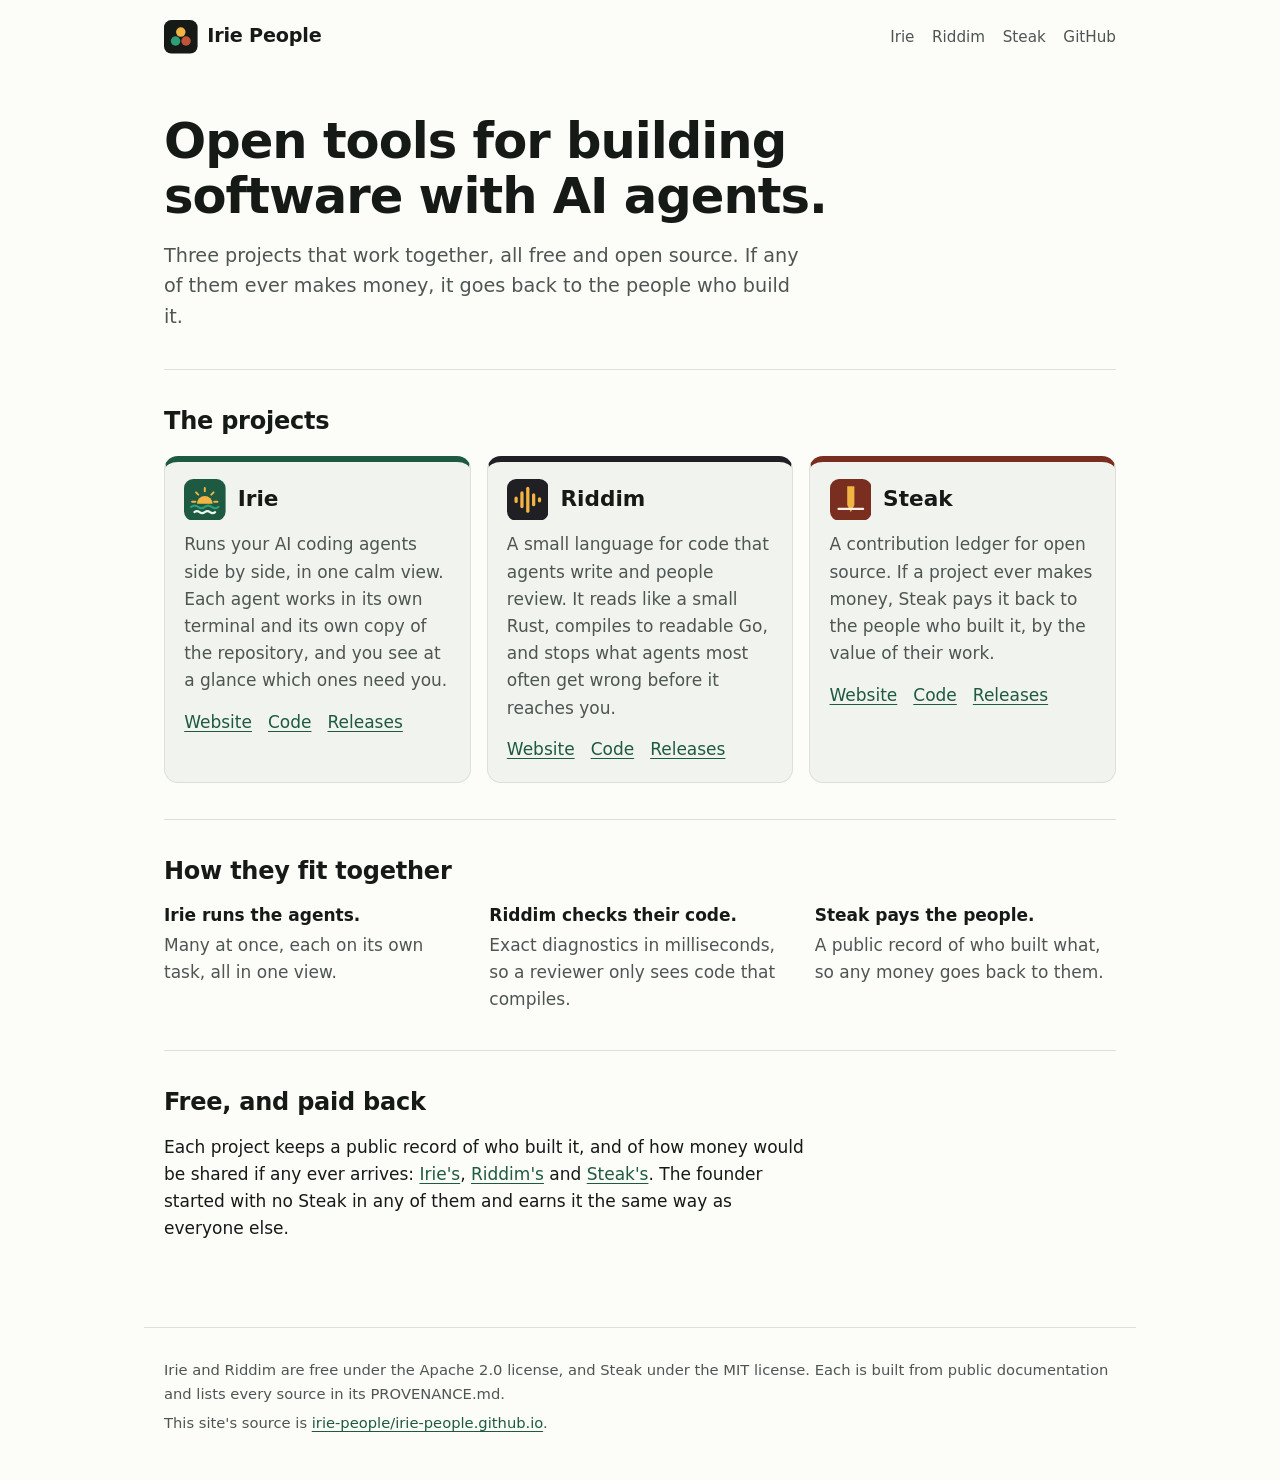
==== index.html @ 113eaeaa "feat: the irie-people home page, linking Irie, Riddim and Steak The org site, served at irie-people." ====
<!doctype html>
<html lang="en">
<head>
<meta charset="utf-8">
<meta name="viewport" content="width=device-width, initial-scale=1">
<meta name="color-scheme" content="light dark">
<title>Irie People · open tools for building software with AI agents</title>
<meta name="description" content="Irie, Riddim and Steak: free, open-source tools for building software with AI coding agents, and for paying back the people who build them.">
<link rel="icon" href="favicon.svg" type="image/svg+xml">
<link rel="stylesheet" href="style.css">
</head>
<body>
<a class="skip" href="#main">Skip to the content</a>

<header class="site-header">
  <a class="brand" href="./">
    <svg viewBox="0 0 64 64" aria-hidden="true" focusable="false"><rect width="64" height="64" rx="14" fill="#161A17"/><circle cx="32" cy="23" r="9" fill="#F2B544"/><circle cx="22" cy="40" r="9" fill="#2E9E77"/><circle cx="42" cy="40" r="9" fill="#C0543B"/></svg>
    <span>Irie People</span>
  </a>
  <nav aria-label="Site">
    <ul>
      <li><a href="irie/">Irie</a></li>
      <li><a href="riddim/">Riddim</a></li>
      <li><a href="steak/">Steak</a></li>
      <li><a href="https://github.com/irie-people">GitHub</a></li>
    </ul>
  </nav>
</header>

<main id="main">
  <section class="hero">
    <h1>Open tools for building software with AI agents.</h1>
    <p class="lede">Three projects that work together, all free and open source. If any of them ever makes money, it goes back to the people who build it.</p>
  </section>

  <section class="projects" aria-labelledby="projects">
    <h2 id="projects">The projects</h2>
    <ul class="cards">
      <li class="card irie">
        <div class="project-head">
          <svg viewBox="0 0 64 64" aria-hidden="true" focusable="false"><rect width="64" height="64" rx="14" fill="#1E5A42"/><path d="M32 14v5M18.5 20.5l3.5 3.5M45.5 20.5l-3.5 3.5M12.5 35h5M46.5 35h5" stroke="#F2B544" stroke-width="3" stroke-linecap="round"/><path d="M20 38a12 12 0 0 1 24 0z" fill="#F2B544"/><path d="M11 43q5.25-4 10.5 0t10.5 0t10.5 0t10.5 0" fill="none" stroke="#2E9E77" stroke-width="3.2" stroke-linecap="round"/><path d="M16 51q4-3.2 8 0t8 0t8 0t8 0" fill="none" stroke="#EAF6EF" stroke-width="3.2" stroke-linecap="round"/></svg>
          <h3><a href="irie/">Irie</a></h3>
        </div>
        <p>Runs your AI coding agents side by side, in one calm view. Each agent works in its own terminal and its own copy of the repository, and you see at a glance which ones need you.</p>
        <ul class="links">
          <li><a href="irie/">Website</a></li>
          <li><a href="https://github.com/irie-people/irie">Code</a></li>
          <li><a href="https://github.com/irie-people/irie/releases">Releases</a></li>
        </ul>
      </li>
      <li class="card riddim">
        <div class="project-head">
          <svg viewBox="0 0 64 64" aria-hidden="true" focusable="false"><rect width="64" height="64" rx="14" fill="#1F1F24"/><g fill="#F2B544"><rect x="11.5" y="27" width="5" height="10" rx="2.5"/><rect x="20.5" y="19" width="5" height="26" rx="2.5"/><rect x="29.5" y="12" width="5" height="40" rx="2.5"/><rect x="38.5" y="22" width="5" height="20" rx="2.5"/><rect x="47.5" y="28" width="5" height="8" rx="2.5"/></g></svg>
          <h3><a href="riddim/">Riddim</a></h3>
        </div>
        <p>A small language for code that agents write and people review. It reads like a small Rust, compiles to readable Go, and stops what agents most often get wrong before it reaches you.</p>
        <ul class="links">
          <li><a href="riddim/">Website</a></li>
          <li><a href="https://github.com/irie-people/riddim">Code</a></li>
          <li><a href="https://github.com/irie-people/riddim/releases">Releases</a></li>
        </ul>
      </li>
      <li class="card steak">
        <div class="project-head">
          <svg viewBox="0 0 64 64" aria-hidden="true" focusable="false"><rect width="64" height="64" rx="14" fill="#7A2E1F"/><path d="M26.5 11h11v29l-5.5 11-5.5-11z" fill="#F2B544"/><path d="M13 46h38" stroke="#FBEFEA" stroke-width="3.2" stroke-linecap="round"/></svg>
          <h3><a href="steak/">Steak</a></h3>
        </div>
        <p>A contribution ledger for open source. If a project ever makes money, Steak pays it back to the people who built it, by the value of their work.</p>
        <ul class="links">
          <li><a href="steak/">Website</a></li>
          <li><a href="https://github.com/irie-people/steak">Code</a></li>
          <li><a href="https://github.com/irie-people/steak/releases">Releases</a></li>
        </ul>
      </li>
    </ul>
  </section>

  <section aria-labelledby="fit">
    <h2 id="fit">How they fit together</h2>
    <ul class="fit">
      <li><strong>Irie runs the agents.</strong> Many at once, each on its own task, all in one view.</li>
      <li><strong>Riddim checks their code.</strong> Exact diagnostics in milliseconds, so a reviewer only sees code that compiles.</li>
      <li><strong>Steak pays the people.</strong> A public record of who built what, so any money goes back to them.</li>
    </ul>
  </section>

  <section aria-labelledby="paid-back">
    <h2 id="paid-back">Free, and paid back</h2>
    <p>Each project keeps a public record of who built it, and of how money would be shared if any ever arrives: <a href="https://github.com/irie-people/stake">Irie's</a>, <a href="https://github.com/irie-people/riddim-stake">Riddim's</a> and <a href="https://github.com/irie-people/steak-stake">Steak's</a>. The founder started with no Steak in any of them and earns it the same way as everyone else.</p>
  </section>
</main>

<footer class="site-footer">
  <p>Irie and Riddim are free under the Apache 2.0 license, and Steak under the MIT license. Each is built from public documentation and lists every source in its PROVENANCE.md.</p>
  <p>This site's source is <a href="https://github.com/irie-people/irie-people.github.io">irie-people/irie-people.github.io</a>.</p>
</footer>
</body>
</html>
---- style.css ----
/* The irie-people home page. One stylesheet, no build step, no web fonts. It
   shares its layout with the sites of Irie, Riddim and Steak, and shows each
   project in its own colour. It follows the system's light or dark setting. */

:root {
  --bg: #FCFCF9;
  --bg-soft: #F1F3EE;
  --ink: #161A17;
  --ink-soft: #4E5651;
  --line: #DCE0D8;
  --line-strong: #7A837D;
  --link: #1E5A42;
  --link-hover: #1D7357;
  --mark: #1E5A42;
  --mark-ink: #EAF6EF;
  --button: #1E5A42;
  --button-ink: #EAF6EF;
  --focus: #1D7357;
  --code-bg: #E8ECE6;
  --syn-key: #1E5A42;
  --syn-type: #1F5E8A;
  --syn-str: #2F6B3F;
  --syn-num: #7A5A00;
}

@media (prefers-color-scheme: dark) {
  :root {
    --bg: #0E1110;
    --bg-soft: #161B18;
    --ink: #EEF2EE;
    --ink-soft: #A8B1AB;
    --line: #29302C;
    --line-strong: #5F6A64;
    --link: #F2B544;
    --link-hover: #F7CD7A;
    --mark: #F2B544;
    --mark-ink: #10231A;
    --button: #F2B544;
    --button-ink: #10231A;
    --focus: #F2B544;
    --code-bg: #18201C;
    --syn-key: #F2B544;
    --syn-type: #8CC8F0;
    --syn-str: #9AD8A8;
    --syn-num: #F2C877;
  }
}

:root {
  color-scheme: light dark;
  --gold: #F2B544;
  --sans: system-ui, -apple-system, "Segoe UI", Roboto, "Helvetica Neue", Arial, "Noto Sans", sans-serif;
  --mono: ui-monospace, "SF Mono", SFMono-Regular, Menlo, Consolas, "Liberation Mono", "DejaVu Sans Mono", monospace;
  --page: 62rem;
  --measure: 40rem;
  --gutter: 1.25rem;
  --radius: 14px;
}

/* Base */

*, *::before, *::after { box-sizing: border-box; }

html { -webkit-text-size-adjust: 100%; text-size-adjust: 100%; }

body {
  margin: 0;
  background: var(--bg);
  color: var(--ink);
  font: 1.0625rem/1.6 var(--sans);
}

img, svg { max-width: 100%; }

a {
  color: var(--link);
  text-decoration-thickness: 1px;
  text-underline-offset: 0.18em;
}
a:hover { color: var(--link-hover); text-decoration-thickness: 2px; }

:focus-visible { outline: 3px solid var(--focus); outline-offset: 2px; border-radius: 4px; }

.skip { position: absolute; left: -999px; top: 0; }
.skip:focus { left: var(--gutter); top: 0.75rem; z-index: 10; background: var(--bg); padding: 0.4rem 0.7rem; }

/* Header */

.site-header {
  max-width: var(--page);
  margin: 0 auto;
  padding: 1.25rem var(--gutter);
  display: flex;
  flex-wrap: wrap;
  align-items: center;
  justify-content: space-between;
  gap: 0.75rem 1.5rem;
}

.brand {
  display: inline-flex;
  align-items: center;
  gap: 0.6rem;
  color: var(--ink);
  text-decoration: none;
  font-weight: 700;
  font-size: 1.2rem;
  letter-spacing: -0.01em;
}
.brand:hover { color: var(--ink); }
.brand svg { width: 2.1rem; height: 2.1rem; flex: none; }

.site-header nav ul {
  list-style: none;
  margin: 0;
  padding: 0;
  display: flex;
  flex-wrap: wrap;
  gap: 0.25rem 1.1rem;
}
.site-header nav a { color: var(--ink-soft); text-decoration: none; font-size: 0.95rem; }
.site-header nav a:hover { color: var(--link); text-decoration: underline; }

/* Content */

main { max-width: var(--page); margin: 0 auto; padding: 0 var(--gutter) 2rem; }

.hero { padding: 2.5rem 0 2.25rem; border-bottom: 1px solid var(--line); }

.kicker { margin: 0 0 0.9rem; color: var(--ink-soft); font-size: 0.95rem; }
.kicker dfn { font-style: normal; font-weight: 700; color: var(--ink); }

h1 {
  font-size: clamp(2rem, 3.6vw + 1rem, 3.1rem);
  line-height: 1.12;
  letter-spacing: -0.02em;
  margin: 0 0 1rem;
  max-width: 22ch;
  text-wrap: balance;
}
h2 { font-size: 1.5rem; line-height: 1.25; letter-spacing: -0.01em; margin: 0 0 0.75rem; text-wrap: balance; }
h3 { font-size: 1.1rem; line-height: 1.3; margin: 0 0 0.4rem; }

.lede { font-size: 1.2rem; color: var(--ink-soft); max-width: var(--measure); margin: 0; }

section { padding: 2.25rem 0; border-bottom: 1px solid var(--line); }
main > section:last-child { border-bottom: 0; }

p, ul, ol { max-width: var(--measure); }
main li + li { margin-top: 0.35rem; }

.actions { display: flex; flex-wrap: wrap; gap: 0.75rem; margin: 1.6rem 0 0; }
.button {
  display: inline-block;
  padding: 0.6rem 1.05rem;
  border-radius: 10px;
  border: 1px solid var(--button);
  background: var(--button);
  color: var(--button-ink);
  text-decoration: none;
  font-weight: 600;
}
.button:hover { color: var(--button-ink); filter: brightness(1.1); }
.button.quiet { background: transparent; color: var(--link); border-color: var(--line-strong); }
.button.quiet:hover { color: var(--link-hover); filter: none; border-color: var(--link); }

.cards {
  display: grid;
  grid-template-columns: repeat(auto-fit, minmax(15rem, 1fr));
  gap: 1rem;
  list-style: none;
  margin: 1.25rem 0 0;
  padding: 0;
  max-width: none;
}
.cards > li { margin: 0; }
.cards.two { grid-template-columns: repeat(auto-fit, minmax(20.5rem, 1fr)); }
.card {
  height: 100%;
  background: var(--bg-soft);
  border: 1px solid var(--line);
  border-radius: var(--radius);
  padding: 1.15rem 1.2rem;
}
.card p { margin: 0 0 0.6rem; color: var(--ink-soft); }
.card p:last-child { margin-bottom: 0; }

.steps { counter-reset: step; list-style: none; padding: 0; }
.steps > li { counter-increment: step; position: relative; padding-left: 2.7rem; margin: 0 0 1.1rem; }
.steps > li::before {
  content: counter(step);
  position: absolute;
  left: 0;
  top: 0.05rem;
  width: 1.8rem;
  height: 1.8rem;
  border-radius: 50%;
  display: grid;
  place-items: center;
  background: var(--mark);
  color: var(--mark-ink);
  font-weight: 700;
  font-size: 0.9rem;
}

/* Code */

code, pre, kbd { font-family: var(--mono); font-size: 0.9em; }
:not(pre) > code { background: var(--code-bg); padding: 0.1em 0.35em; border-radius: 5px; white-space: nowrap; }
pre {
  margin: 1.1rem 0;
  max-width: 100%;
  overflow-x: auto;
  padding: 1rem 1.15rem;
  background: var(--code-bg);
  border: 1px solid var(--line);
  border-radius: var(--radius);
  line-height: 1.5;
  tab-size: 4;
}
pre.term { background: #0B0D0C; color: #E3E8E5; border-color: #26302B; }
pre.term .err { color: #FF7A6E; font-weight: 700; }
pre.term .faint { color: #8E9A94; }
pre.term .fix { color: #6FD39A; }
.k { color: var(--syn-key); font-weight: 600; }
.t { color: var(--syn-type); }
.s { color: var(--syn-str); }
.n { color: var(--syn-num); }
.c { color: var(--ink-soft); font-style: italic; }

/* Tables */

.table-wrap { max-width: 100%; overflow-x: auto; margin: 1rem 0; }
table { border-collapse: collapse; }
th, td { text-align: left; vertical-align: top; padding: 0.55rem 0.9rem 0.55rem 0; border-bottom: 1px solid var(--line); }
th { font-weight: 600; white-space: nowrap; }
td { color: var(--ink-soft); }

/* Footer */

.site-footer {
  max-width: var(--page);
  margin: 0 auto;
  padding: 1.5rem var(--gutter) 2.5rem;
  border-top: 1px solid var(--line);
  color: var(--ink-soft);
  font-size: 0.92rem;
}
.site-footer p { margin: 0.35rem 0; max-width: none; }
.family { display: flex; flex-wrap: wrap; align-items: center; gap: 0.3rem 0.9rem; margin: 0 0 0.8rem; }
.family strong { color: var(--ink); }
.family a { display: inline-flex; align-items: center; gap: 0.35rem; }
.family .dot { width: 0.7rem; height: 0.7rem; border-radius: 3px; display: inline-block; }
.dot.irie { background: #1E5A42; }
.dot.riddim { background: #1F1F24; box-shadow: inset 0 -0.25rem 0 #F2B544; }
.dot.steak { background: #7A2E1F; }

@media (prefers-color-scheme: dark) {
  .dot.riddim { background: #34343C; }
}

@media (max-width: 40rem) {
  .hero { padding-top: 1.5rem; }
  .lede { font-size: 1.1rem; }
  /* A two-column table reads better stacked on a phone: the label, then its text. */
  .table-wrap table, .table-wrap tbody, .table-wrap tr, .table-wrap th, .table-wrap td { display: block; }
  .table-wrap tr { padding: 0.6rem 0; border-bottom: 1px solid var(--line); }
  .table-wrap th, .table-wrap td { padding: 0; border: 0; white-space: normal; }
  .table-wrap th { margin-bottom: 0.15rem; }
}

/* The home page's own parts: each project in its colour. */

.projects .card { border-top: 6px solid var(--accent); padding-top: 1.05rem; }
.projects .card.irie { --accent: #1E5A42; }
.projects .card.riddim { --accent: #1F1F24; }
.projects .card.steak { --accent: #7A2E1F; }
.project-head { display: flex; align-items: center; gap: 0.75rem; margin: 0 0 0.7rem; }
.project-head svg { width: 2.6rem; height: 2.6rem; flex: none; }
.project-head h3 { font-size: 1.35rem; margin: 0; }
.project-head h3 a { color: var(--ink); text-decoration: none; }
.project-head h3 a:hover { color: var(--link); text-decoration: underline; }
.links { display: flex; flex-wrap: wrap; gap: 0.3rem 1rem; margin: 0.9rem 0 0; padding: 0; list-style: none; }
.links li + li { margin-top: 0; }

.fit { display: grid; grid-template-columns: repeat(auto-fit, minmax(14rem, 1fr)); gap: 1rem 1.5rem; margin: 1rem 0 0; padding: 0; list-style: none; max-width: none; }
.fit li + li { margin-top: 0; }
.fit strong { display: block; color: var(--ink); margin-bottom: 0.2rem; }
.fit li { color: var(--ink-soft); }

@media (prefers-color-scheme: dark) {
  .projects .card.riddim { --accent: #F2B544; }
}
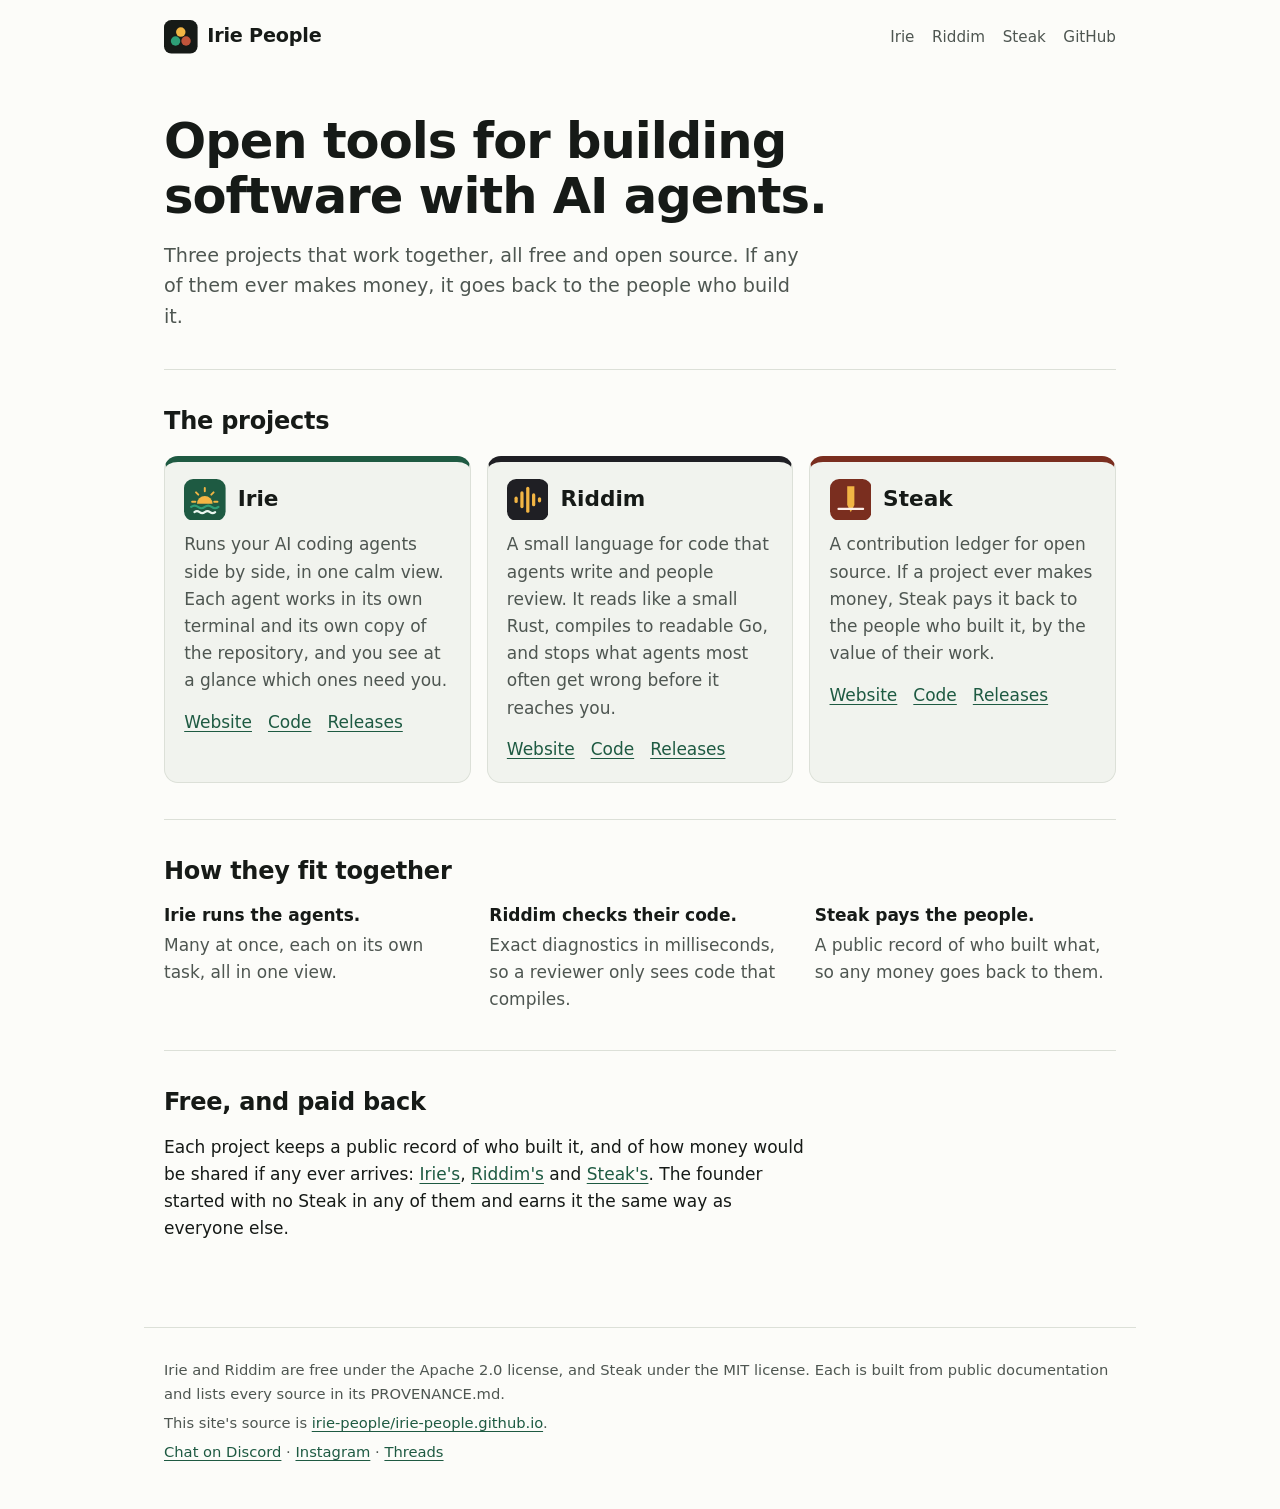
==== commit 78c828b4: "feat: link-preview tags, a preview picture and the community links The home page now carries Open Gr" ====
--- a/index.html
+++ b/index.html
@@ -6,6 +6,20 @@
 <meta name="color-scheme" content="light dark">
 <title>Irie People · open tools for building software with AI agents</title>
 <meta name="description" content="Irie, Riddim and Steak: free, open-source tools for building software with AI coding agents, and for paying back the people who build them.">
+<meta property="og:type" content="website">
+<meta property="og:site_name" content="Irie People">
+<meta property="og:title" content="Irie People · open tools for building software with AI agents">
+<meta property="og:description" content="Irie, Riddim and Steak: free, open-source tools for building software with AI coding agents, and for paying back the people who build them.">
+<meta property="og:url" content="https://irie-people.github.io/">
+<meta property="og:image" content="https://irie-people.github.io/preview.png">
+<meta property="og:image:width" content="1200">
+<meta property="og:image:height" content="630">
+<meta property="og:image:alt" content="The Irie People mark, three circles in sun, sea and red, and the words: Open tools for building software with AI agents. Below, the marks of Irie, Riddim and Steak.">
+<meta name="twitter:card" content="summary_large_image">
+<meta name="twitter:title" content="Irie People · open tools for building software with AI agents">
+<meta name="twitter:description" content="Irie, Riddim and Steak: free, open-source tools for building software with AI coding agents, and for paying back the people who build them.">
+<meta name="twitter:image" content="https://irie-people.github.io/preview.png">
+<meta name="twitter:image:alt" content="The Irie People mark, three circles in sun, sea and red, and the words: Open tools for building software with AI agents. Below, the marks of Irie, Riddim and Steak.">
 <link rel="icon" href="favicon.svg" type="image/svg+xml">
 <link rel="stylesheet" href="style.css">
 </head>
@@ -93,6 +107,7 @@
 <footer class="site-footer">
   <p>Irie and Riddim are free under the Apache 2.0 license, and Steak under the MIT license. Each is built from public documentation and lists every source in its PROVENANCE.md.</p>
   <p>This site's source is <a href="https://github.com/irie-people/irie-people.github.io">irie-people/irie-people.github.io</a>.</p>
+  <p><a href="https://discord.gg/XrP63ujbPH">Chat on Discord</a> · <a href="https://www.instagram.com/irie_people/">Instagram</a> · <a href="https://www.threads.com/@irie_people">Threads</a></p>
 </footer>
 </body>
 </html>
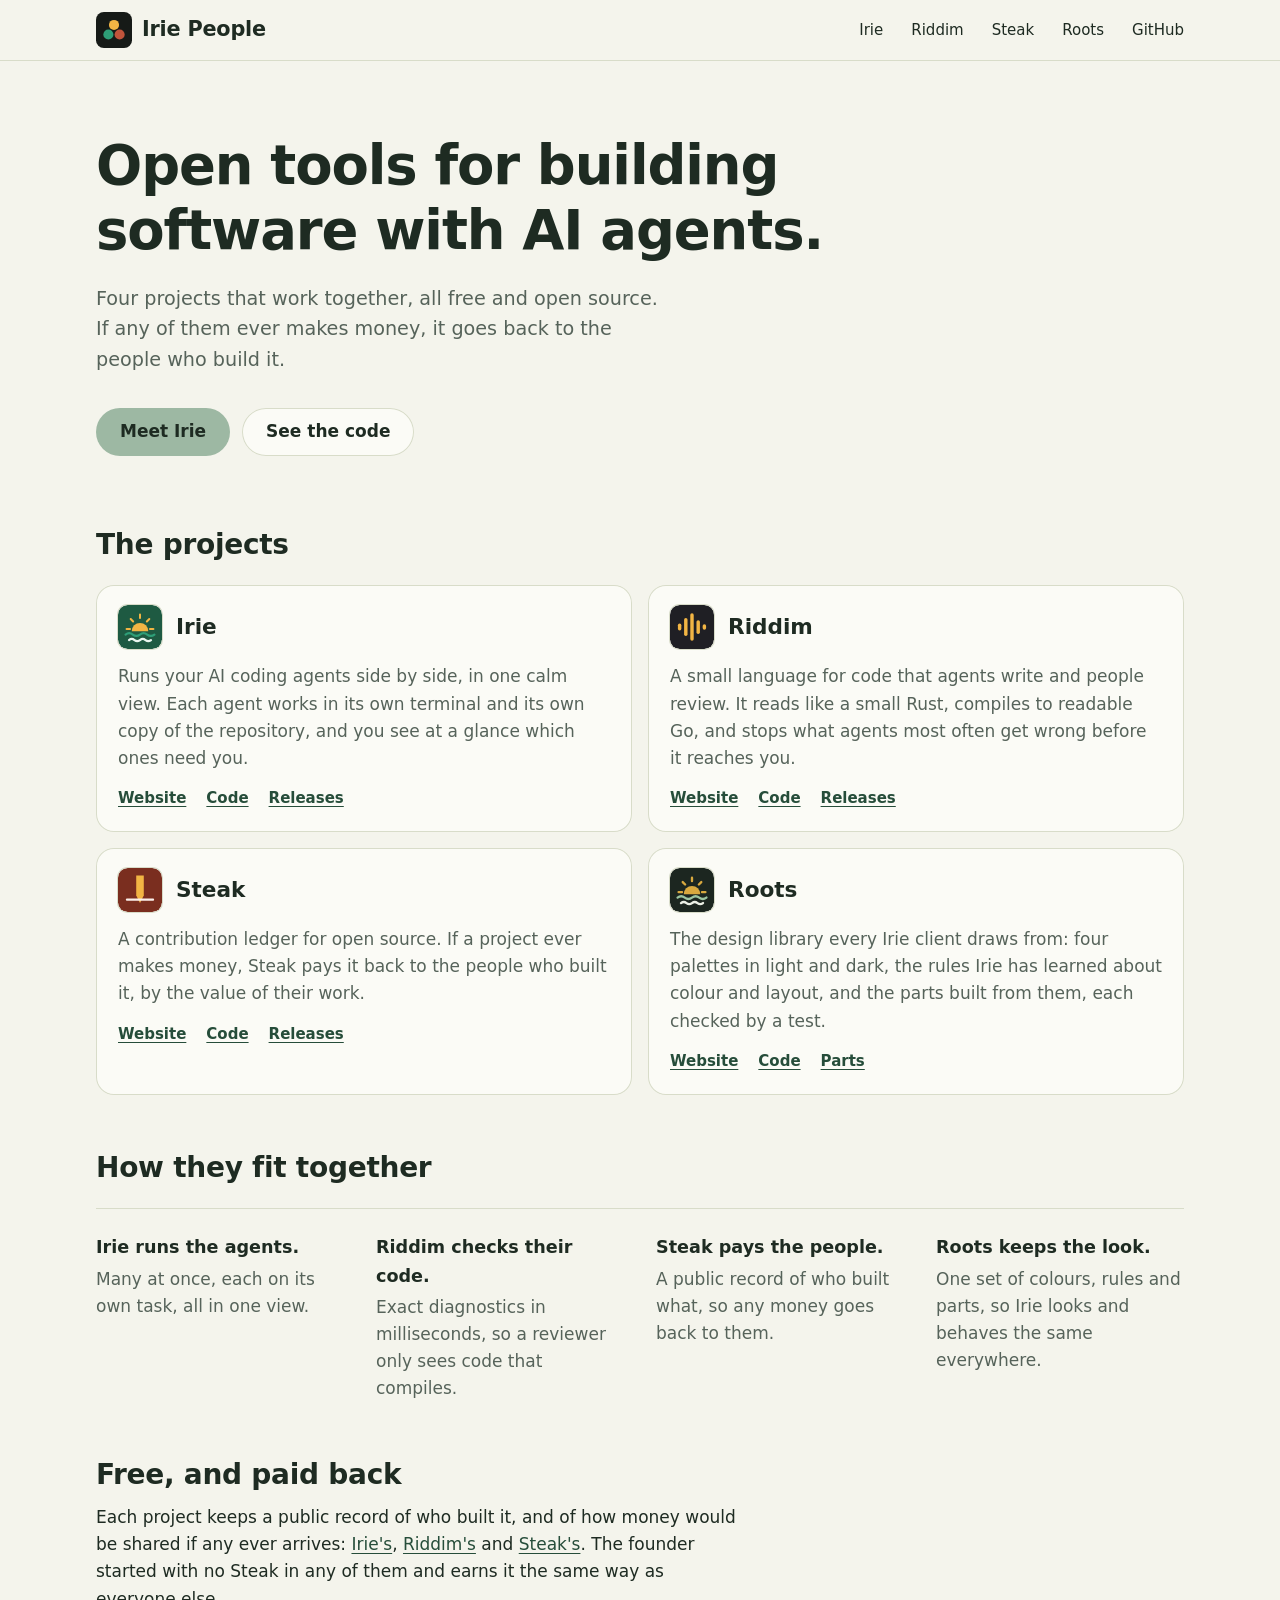
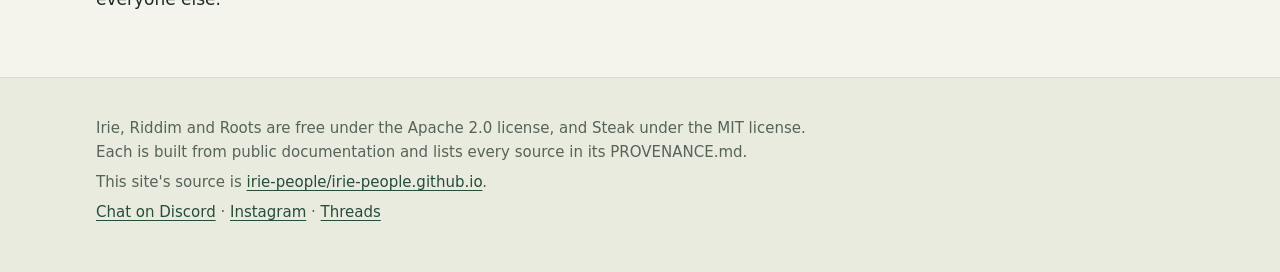
==== commit 462db8dc: "feat: draw the home page from Roots, and add Roots to the projects The page wears Roots' Evergreen p" ====
--- a/index.html
+++ b/index.html
@@ -5,11 +5,11 @@
 <meta name="viewport" content="width=device-width, initial-scale=1">
 <meta name="color-scheme" content="light dark">
 <title>Irie People · open tools for building software with AI agents</title>
-<meta name="description" content="Irie, Riddim and Steak: free, open-source tools for building software with AI coding agents, and for paying back the people who build them.">
+<meta name="description" content="Irie, Riddim, Steak and Roots: free, open-source tools for building software with AI coding agents, and for paying back the people who build them.">
 <meta property="og:type" content="website">
 <meta property="og:site_name" content="Irie People">
 <meta property="og:title" content="Irie People · open tools for building software with AI agents">
-<meta property="og:description" content="Irie, Riddim and Steak: free, open-source tools for building software with AI coding agents, and for paying back the people who build them.">
+<meta property="og:description" content="Irie, Riddim, Steak and Roots: free, open-source tools for building software with AI coding agents, and for paying back the people who build them.">
 <meta property="og:url" content="https://irie-people.github.io/">
 <meta property="og:image" content="https://irie-people.github.io/preview.png">
 <meta property="og:image:width" content="1200">
@@ -17,7 +17,7 @@
 <meta property="og:image:alt" content="The Irie People mark, three circles in sun, sea and red, and the words: Open tools for building software with AI agents. Below, the marks of Irie, Riddim and Steak.">
 <meta name="twitter:card" content="summary_large_image">
 <meta name="twitter:title" content="Irie People · open tools for building software with AI agents">
-<meta name="twitter:description" content="Irie, Riddim and Steak: free, open-source tools for building software with AI coding agents, and for paying back the people who build them.">
+<meta name="twitter:description" content="Irie, Riddim, Steak and Roots: free, open-source tools for building software with AI coding agents, and for paying back the people who build them.">
 <meta name="twitter:image" content="https://irie-people.github.io/preview.png">
 <meta name="twitter:image:alt" content="The Irie People mark, three circles in sun, sea and red, and the words: Open tools for building software with AI agents. Below, the marks of Irie, Riddim and Steak.">
 <link rel="icon" href="favicon.svg" type="image/svg+xml">
@@ -27,7 +27,7 @@
 <a class="skip" href="#main">Skip to the content</a>
 
 <header class="site-header">
-  <a class="brand" href="./">
+  <a class="brand" href="./" aria-current="page">
     <svg viewBox="0 0 64 64" aria-hidden="true" focusable="false"><rect width="64" height="64" rx="14" fill="#161A17"/><circle cx="32" cy="23" r="9" fill="#F2B544"/><circle cx="22" cy="40" r="9" fill="#2E9E77"/><circle cx="42" cy="40" r="9" fill="#C0543B"/></svg>
     <span>Irie People</span>
   </a>
@@ -36,6 +36,7 @@
       <li><a href="irie/">Irie</a></li>
       <li><a href="riddim/">Riddim</a></li>
       <li><a href="steak/">Steak</a></li>
+      <li><a href="roots/">Roots</a></li>
       <li><a href="https://github.com/irie-people">GitHub</a></li>
     </ul>
   </nav>
@@ -44,17 +45,19 @@
 <main id="main">
   <section class="hero">
     <h1>Open tools for building software with AI agents.</h1>
-    <p class="lede">Three projects that work together, all free and open source. If any of them ever makes money, it goes back to the people who build it.</p>
+    <p class="lede">Four projects that work together, all free and open source. If any of them ever makes money, it goes back to the people who build it.</p>
+    <div class="actions">
+      <a class="button" href="irie/">Meet Irie</a>
+      <a class="button quiet" href="https://github.com/irie-people">See the code</a>
+    </div>
   </section>
 
   <section class="projects" aria-labelledby="projects">
     <h2 id="projects">The projects</h2>
     <ul class="cards">
-      <li class="card irie">
-        <div class="project-head">
-          <svg viewBox="0 0 64 64" aria-hidden="true" focusable="false"><rect width="64" height="64" rx="14" fill="#1E5A42"/><path d="M32 14v5M18.5 20.5l3.5 3.5M45.5 20.5l-3.5 3.5M12.5 35h5M46.5 35h5" stroke="#F2B544" stroke-width="3" stroke-linecap="round"/><path d="M20 38a12 12 0 0 1 24 0z" fill="#F2B544"/><path d="M11 43q5.25-4 10.5 0t10.5 0t10.5 0t10.5 0" fill="none" stroke="#2E9E77" stroke-width="3.2" stroke-linecap="round"/><path d="M16 51q4-3.2 8 0t8 0t8 0t8 0" fill="none" stroke="#EAF6EF" stroke-width="3.2" stroke-linecap="round"/></svg>
-          <h3><a href="irie/">Irie</a></h3>
-        </div>
+      <li class="card">
+        <svg viewBox="0 0 64 64" aria-hidden="true" focusable="false"><rect width="64" height="64" rx="14" fill="#1E5A42"/><path d="M32 14v5M18.5 20.5l3.5 3.5M45.5 20.5l-3.5 3.5M12.5 35h5M46.5 35h5" stroke="#F2B544" stroke-width="3" stroke-linecap="round"/><path d="M20 38a12 12 0 0 1 24 0z" fill="#F2B544"/><path d="M11 43q5.25-4 10.5 0t10.5 0t10.5 0t10.5 0" fill="none" stroke="#2E9E77" stroke-width="3.2" stroke-linecap="round"/><path d="M16 51q4-3.2 8 0t8 0t8 0t8 0" fill="none" stroke="#EAF6EF" stroke-width="3.2" stroke-linecap="round"/></svg>
+        <h3><a href="irie/">Irie</a></h3>
         <p>Runs your AI coding agents side by side, in one calm view. Each agent works in its own terminal and its own copy of the repository, and you see at a glance which ones need you.</p>
         <ul class="links">
           <li><a href="irie/">Website</a></li>
@@ -62,11 +65,9 @@
           <li><a href="https://github.com/irie-people/irie/releases">Releases</a></li>
         </ul>
       </li>
-      <li class="card riddim">
-        <div class="project-head">
-          <svg viewBox="0 0 64 64" aria-hidden="true" focusable="false"><rect width="64" height="64" rx="14" fill="#1F1F24"/><g fill="#F2B544"><rect x="11.5" y="27" width="5" height="10" rx="2.5"/><rect x="20.5" y="19" width="5" height="26" rx="2.5"/><rect x="29.5" y="12" width="5" height="40" rx="2.5"/><rect x="38.5" y="22" width="5" height="20" rx="2.5"/><rect x="47.5" y="28" width="5" height="8" rx="2.5"/></g></svg>
-          <h3><a href="riddim/">Riddim</a></h3>
-        </div>
+      <li class="card">
+        <svg viewBox="0 0 64 64" aria-hidden="true" focusable="false"><rect width="64" height="64" rx="14" fill="#1F1F24"/><g fill="#F2B544"><rect x="11.5" y="27" width="5" height="10" rx="2.5"/><rect x="20.5" y="19" width="5" height="26" rx="2.5"/><rect x="29.5" y="12" width="5" height="40" rx="2.5"/><rect x="38.5" y="22" width="5" height="20" rx="2.5"/><rect x="47.5" y="28" width="5" height="8" rx="2.5"/></g></svg>
+        <h3><a href="riddim/">Riddim</a></h3>
         <p>A small language for code that agents write and people review. It reads like a small Rust, compiles to readable Go, and stops what agents most often get wrong before it reaches you.</p>
         <ul class="links">
           <li><a href="riddim/">Website</a></li>
@@ -74,16 +75,24 @@
           <li><a href="https://github.com/irie-people/riddim/releases">Releases</a></li>
         </ul>
       </li>
-      <li class="card steak">
-        <div class="project-head">
-          <svg viewBox="0 0 64 64" aria-hidden="true" focusable="false"><rect width="64" height="64" rx="14" fill="#7A2E1F"/><path d="M26.5 11h11v29l-5.5 11-5.5-11z" fill="#F2B544"/><path d="M13 46h38" stroke="#FBEFEA" stroke-width="3.2" stroke-linecap="round"/></svg>
-          <h3><a href="steak/">Steak</a></h3>
-        </div>
+      <li class="card">
+        <svg viewBox="0 0 64 64" aria-hidden="true" focusable="false"><rect width="64" height="64" rx="14" fill="#7A2E1F"/><path d="M26.5 11h11v29l-5.5 11-5.5-11z" fill="#F2B544"/><path d="M13 46h38" stroke="#FBEFEA" stroke-width="3.2" stroke-linecap="round"/></svg>
+        <h3><a href="steak/">Steak</a></h3>
         <p>A contribution ledger for open source. If a project ever makes money, Steak pays it back to the people who built it, by the value of their work.</p>
         <ul class="links">
           <li><a href="steak/">Website</a></li>
           <li><a href="https://github.com/irie-people/steak">Code</a></li>
           <li><a href="https://github.com/irie-people/steak/releases">Releases</a></li>
+        </ul>
+      </li>
+      <li class="card">
+        <svg viewBox="0 0 64 64" aria-hidden="true" focusable="false"><rect width="64" height="64" rx="14" fill="#1C2620"/><path d="M32 14v5M18.5 20.5l3.5 3.5M45.5 20.5l-3.5 3.5M12.5 35h5M46.5 35h5" stroke="#D9A93F" stroke-width="3.4" stroke-linecap="round"/><path d="M20 38a12 12 0 0 1 24 0z" fill="#D9A93F"/><path d="M11 43q5.25-4 10.5 0t10.5 0t10.5 0t10.5 0" fill="none" stroke="#9CC5A1" stroke-width="3.4" stroke-linecap="round"/><path d="M16 51q4-3.2 8 0t8 0t8 0t8 0" fill="none" stroke="#ECF0E6" stroke-width="3.4" stroke-linecap="round"/></svg>
+        <h3><a href="roots/">Roots</a></h3>
+        <p>The design library every Irie client draws from: four palettes in light and dark, the rules Irie has learned about colour and layout, and the parts built from them, each checked by a test.</p>
+        <ul class="links">
+          <li><a href="roots/">Website</a></li>
+          <li><a href="https://github.com/irie-people/roots">Code</a></li>
+          <li><a href="roots/explorer/index.html">Parts</a></li>
         </ul>
       </li>
     </ul>
@@ -95,6 +104,7 @@
       <li><strong>Irie runs the agents.</strong> Many at once, each on its own task, all in one view.</li>
       <li><strong>Riddim checks their code.</strong> Exact diagnostics in milliseconds, so a reviewer only sees code that compiles.</li>
       <li><strong>Steak pays the people.</strong> A public record of who built what, so any money goes back to them.</li>
+      <li><strong>Roots keeps the look.</strong> One set of colours, rules and parts, so Irie looks and behaves the same everywhere.</li>
     </ul>
   </section>
 
@@ -105,7 +115,7 @@
 </main>
 
 <footer class="site-footer">
-  <p>Irie and Riddim are free under the Apache 2.0 license, and Steak under the MIT license. Each is built from public documentation and lists every source in its PROVENANCE.md.</p>
+  <p>Irie, Riddim and Roots are free under the Apache 2.0 license, and Steak under the MIT license. Each is built from public documentation and lists every source in its PROVENANCE.md.</p>
   <p>This site's source is <a href="https://github.com/irie-people/irie-people.github.io">irie-people/irie-people.github.io</a>.</p>
   <p><a href="https://discord.gg/XrP63ujbPH">Chat on Discord</a> · <a href="https://www.instagram.com/irie_people/">Instagram</a> · <a href="https://www.threads.com/@irie_people">Threads</a></p>
 </footer>
--- a/style.css
+++ b/style.css
@@ -1,60 +1,78 @@
-/* The irie-people home page. One stylesheet, no build step, no web fonts. It
-   shares its layout with the sites of Irie, Riddim and Steak, and shows each
-   project in its own colour. It follows the system's light or dark setting. */
+/* The irie-people home page. One stylesheet, no build step, no web fonts.
+
+   It draws from Roots, Irie People's design library
+   (github.com/irie-people/roots), as Irie's site does: its colours are the
+   roles of Roots' Evergreen palette, copied between the design: comments
+   exactly as Irie's site/style.css has them (Irie's tools/design.sh checks
+   that copy), and its parts follow Roots' components: one prominent button,
+   soft buttons and pills, cards a step up from the page with a hairline,
+   focus rings in the accent. Each project keeps its own colour in its mark.
+   The page follows the system's light or dark setting. */
 
 :root {
-  --bg: #FCFCF9;
-  --bg-soft: #F1F3EE;
-  --ink: #161A17;
-  --ink-soft: #4E5651;
-  --line: #DCE0D8;
-  --line-strong: #7A837D;
-  --link: #1E5A42;
-  --link-hover: #1D7357;
-  --mark: #1E5A42;
-  --mark-ink: #EAF6EF;
-  --button: #1E5A42;
-  --button-ink: #EAF6EF;
-  --focus: #1D7357;
-  --code-bg: #E8ECE6;
-  --syn-key: #1E5A42;
-  --syn-type: #1F5E8A;
-  --syn-str: #2F6B3F;
-  --syn-num: #7A5A00;
+  /* design: evergreen light */
+  --sidebar: #F4F4EC; --ground: #E9EBDF; --card: #FBFBF6; --panel: #F1F2E8; --field: #FDFDF9;
+  --edge: #D8DCC9; --hover: #F6F7EF; --selection: #DDE5D3; --needs-tint: #FBE5DC;
+  --ink: #1E2B22; --muted: #56635A;
+  --accent: #2F5D46; --accent-ink: #264D3A; --accent-fill: #9DB8A3; --on-accent: #1E2B22;
+  --needs: #892319; --done: #2C7043; --paused: #8C5500; --frozen: #00566B;
+  --sun: #D9A93F; --waves: #5E8A6E;
+  /* design: end */
+  color-scheme: light;
+
+  --page: var(--sidebar);
+  --foot: var(--ground);
+  --text: var(--ink);
+  --quiet: var(--muted);
+  --link: var(--accent-ink);
+  --line: var(--edge);
+  --line-strong: color-mix(in oklab, var(--muted) 70%, var(--edge));
+  --wash: color-mix(in srgb, var(--ink) 7%, transparent);
+
+  --font: -apple-system, BlinkMacSystemFont, "SF Pro Text", "Segoe UI Variable Text", "Segoe UI", system-ui, Roboto, "Helvetica Neue", Arial, "Noto Sans", sans-serif;
+  --round: ui-rounded, "SF Pro Rounded", -apple-system, BlinkMacSystemFont, "Segoe UI Variable Display", system-ui, Roboto, "Helvetica Neue", Arial, sans-serif;
+  --mono: ui-monospace, "SF Mono", SFMono-Regular, "Cascadia Mono", Menlo, Consolas, "Liberation Mono", "DejaVu Sans Mono", monospace;
+
+  --page-width: 68rem;
+  --measure: 40rem;
+  --gutter: 1.5rem;
+  --radius: 14px;
+  --radius-card: 18px;
+  --pill: 999px;
+  --ease: cubic-bezier(.2, .85, .25, 1);
 }
 
 @media (prefers-color-scheme: dark) {
   :root {
-    --bg: #0E1110;
-    --bg-soft: #161B18;
-    --ink: #EEF2EE;
-    --ink-soft: #A8B1AB;
-    --line: #29302C;
-    --line-strong: #5F6A64;
-    --link: #F2B544;
-    --link-hover: #F7CD7A;
-    --mark: #F2B544;
-    --mark-ink: #10231A;
-    --button: #F2B544;
-    --button-ink: #10231A;
-    --focus: #F2B544;
-    --code-bg: #18201C;
-    --syn-key: #F2B544;
-    --syn-type: #8CC8F0;
-    --syn-str: #9AD8A8;
-    --syn-num: #F2C877;
+    /* design: evergreen dark */
+    --sidebar: #141C17; --ground: #0E1410; --card: #1C2620; --panel: #18221C; --field: #202B24;
+    --edge: #34443A; --hover: #25322A; --selection: #2A3D31; --needs-tint: #4A251C;
+    --ink: #ECF0E6; --muted: #B3BFB5;
+    --accent: #9CC5A1; --accent-ink: #B3D6B8; --accent-fill: #9CC5A1; --on-accent: #12201A;
+    --needs: #FF9585; --done: #B0F2B1; --paused: #EFC468; --frozen: #86E0FD;
+    --sun: #D9A93F; --waves: #9CC5A1;
+    /* design: end */
+    color-scheme: dark;
+    --line-strong: color-mix(in oklab, var(--muted) 55%, var(--edge));
   }
 }
 
-:root {
-  color-scheme: light dark;
-  --gold: #F2B544;
-  --sans: system-ui, -apple-system, "Segoe UI", Roboto, "Helvetica Neue", Arial, "Noto Sans", sans-serif;
-  --mono: ui-monospace, "SF Mono", SFMono-Regular, Menlo, Consolas, "Liberation Mono", "DejaVu Sans Mono", monospace;
-  --page: 62rem;
-  --measure: 40rem;
-  --gutter: 1.25rem;
-  --radius: 14px;
+/* Increase Contrast (Roots principles §7.1) */
+@media (prefers-contrast: more) {
+  :root {
+    --text: color-mix(in oklab, var(--ink) 65%, #000);
+    --quiet: color-mix(in oklab, var(--muted) 65%, #000);
+    --link: color-mix(in oklab, var(--accent-ink) 65%, #000);
+    --line: color-mix(in oklab, var(--edge) 60%, var(--ink));
+    --line-strong: var(--muted);
+  }
+}
+@media (prefers-contrast: more) and (prefers-color-scheme: dark) {
+  :root {
+    --text: color-mix(in oklab, var(--ink) 55%, #fff);
+    --quiet: color-mix(in oklab, var(--muted) 55%, #fff);
+    --link: color-mix(in oklab, var(--accent-ink) 55%, #fff);
+  }
 }
 
 /* Base */
@@ -64,189 +82,135 @@
 html { -webkit-text-size-adjust: 100%; text-size-adjust: 100%; }
 
 body {
+  display: flex;
+  flex-direction: column;
+  min-height: 100vh;
   margin: 0;
-  background: var(--bg);
-  color: var(--ink);
-  font: 1.0625rem/1.6 var(--sans);
+  background: var(--page);
+  color: var(--text);
+  font: 1.0625rem/1.6 var(--font);
+  -webkit-font-smoothing: antialiased;
 }
 
 img, svg { max-width: 100%; }
 
-a {
-  color: var(--link);
-  text-decoration-thickness: 1px;
-  text-underline-offset: 0.18em;
-}
-a:hover { color: var(--link-hover); text-decoration-thickness: 2px; }
-
-:focus-visible { outline: 3px solid var(--focus); outline-offset: 2px; border-radius: 4px; }
-
-.skip { position: absolute; left: -999px; top: 0; }
-.skip:focus { left: var(--gutter); top: 0.75rem; z-index: 10; background: var(--bg); padding: 0.4rem 0.7rem; }
-
-/* Header */
+h1, h2, h3 { margin: 0; font-family: var(--round); font-weight: 600; line-height: 1.2; text-wrap: balance; }
+h1 { font-size: clamp(2.1rem, 1.2rem + 3.4vw, 3.4rem); letter-spacing: -0.02em; max-width: 20ch; }
+h2 { font-size: clamp(1.4rem, 1.15rem + 1vw, 1.75rem); letter-spacing: -0.01em; }
+h3 { font-size: 1.2rem; }
+p, ul, ol { margin: 0.75rem 0 0; max-width: var(--measure); }
+strong, b { font-weight: 600; }
+
+a { color: var(--link); text-decoration-thickness: 1px; text-underline-offset: 0.18em; }
+a:hover { text-decoration-thickness: 2px; }
+:focus-visible { outline: 2px solid var(--accent); outline-offset: 2px; border-radius: 4px; }
+
+code, pre, kbd { font-family: var(--mono); font-size: 0.875em; }
+:not(pre) > code { padding: 0.125rem 0.375rem; border-radius: 6px; background: var(--wash); }
+
+.skip {
+  position: absolute;
+  left: var(--gutter);
+  top: -4rem;
+  z-index: 20;
+  padding: 0.5rem 1rem;
+  border-radius: var(--pill);
+  background: var(--accent-fill);
+  color: var(--on-accent);
+  font-weight: 600;
+}
+.skip:focus { top: 0.75rem; }
+
+/* The frame: the bar, the page and the foot. The bar and the foot run the
+   whole width, their contents lined up with the page's. */
+
+.site-header,
+.site-footer {
+  padding-inline: max(var(--gutter), calc((100% - var(--page-width)) / 2));
+}
 
 .site-header {
-  max-width: var(--page);
-  margin: 0 auto;
-  padding: 1.25rem var(--gutter);
   display: flex;
   flex-wrap: wrap;
   align-items: center;
   justify-content: space-between;
-  gap: 0.75rem 1.5rem;
+  gap: 0.5rem 1.5rem;
+  padding-block: 0.75rem;
+  border-bottom: 1px solid var(--line);
+  background: var(--page);
 }
 
 .brand {
   display: inline-flex;
   align-items: center;
-  gap: 0.6rem;
-  color: var(--ink);
+  gap: 0.625rem;
+  color: var(--text);
+  font-family: var(--round);
+  font-size: 1.3rem;
+  font-weight: 600;
+  letter-spacing: -0.01em;
   text-decoration: none;
-  font-weight: 700;
-  font-size: 1.2rem;
-  letter-spacing: -0.01em;
-}
-.brand:hover { color: var(--ink); }
-.brand svg { width: 2.1rem; height: 2.1rem; flex: none; }
-
-.site-header nav ul {
-  list-style: none;
-  margin: 0;
-  padding: 0;
+}
+.brand svg { width: 2.25rem; height: 2.25rem; flex: none; }
+
+.site-header ul {
   display: flex;
   flex-wrap: wrap;
-  gap: 0.25rem 1.1rem;
-}
-.site-header nav a { color: var(--ink-soft); text-decoration: none; font-size: 0.95rem; }
-.site-header nav a:hover { color: var(--link); text-decoration: underline; }
-
-/* Content */
-
-main { max-width: var(--page); margin: 0 auto; padding: 0 var(--gutter) 2rem; }
-
-.hero { padding: 2.5rem 0 2.25rem; border-bottom: 1px solid var(--line); }
-
-.kicker { margin: 0 0 0.9rem; color: var(--ink-soft); font-size: 0.95rem; }
-.kicker dfn { font-style: normal; font-weight: 700; color: var(--ink); }
-
-h1 {
-  font-size: clamp(2rem, 3.6vw + 1rem, 3.1rem);
-  line-height: 1.12;
-  letter-spacing: -0.02em;
-  margin: 0 0 1rem;
-  max-width: 22ch;
-  text-wrap: balance;
-}
-h2 { font-size: 1.5rem; line-height: 1.25; letter-spacing: -0.01em; margin: 0 0 0.75rem; text-wrap: balance; }
-h3 { font-size: 1.1rem; line-height: 1.3; margin: 0 0 0.4rem; }
-
-.lede { font-size: 1.2rem; color: var(--ink-soft); max-width: var(--measure); margin: 0; }
-
-section { padding: 2.25rem 0; border-bottom: 1px solid var(--line); }
-main > section:last-child { border-bottom: 0; }
-
-p, ul, ol { max-width: var(--measure); }
-main li + li { margin-top: 0.35rem; }
-
-.actions { display: flex; flex-wrap: wrap; gap: 0.75rem; margin: 1.6rem 0 0; }
-.button {
-  display: inline-block;
-  padding: 0.6rem 1.05rem;
-  border-radius: 10px;
-  border: 1px solid var(--button);
-  background: var(--button);
-  color: var(--button-ink);
+  gap: 0.25rem;
+  margin: 0 -0.75rem;
+  padding: 0;
+  list-style: none;
+  max-width: none;
+}
+.site-header nav a {
+  display: inline-flex;
+  align-items: center;
+  min-height: 2.25rem;
+  padding: 0 0.75rem;
+  border-radius: var(--pill);
+  color: var(--text);
+  font-size: 0.9375rem;
   text-decoration: none;
-  font-weight: 600;
-}
-.button:hover { color: var(--button-ink); filter: brightness(1.1); }
-.button.quiet { background: transparent; color: var(--link); border-color: var(--line-strong); }
-.button.quiet:hover { color: var(--link-hover); filter: none; border-color: var(--link); }
-
-.cards {
-  display: grid;
-  grid-template-columns: repeat(auto-fit, minmax(15rem, 1fr));
-  gap: 1rem;
-  list-style: none;
-  margin: 1.25rem 0 0;
-  padding: 0;
-  max-width: none;
-}
-.cards > li { margin: 0; }
-.cards.two { grid-template-columns: repeat(auto-fit, minmax(20.5rem, 1fr)); }
-.card {
-  height: 100%;
-  background: var(--bg-soft);
-  border: 1px solid var(--line);
-  border-radius: var(--radius);
-  padding: 1.15rem 1.2rem;
-}
-.card p { margin: 0 0 0.6rem; color: var(--ink-soft); }
-.card p:last-child { margin-bottom: 0; }
-
-.steps { counter-reset: step; list-style: none; padding: 0; }
-.steps > li { counter-increment: step; position: relative; padding-left: 2.7rem; margin: 0 0 1.1rem; }
-.steps > li::before {
-  content: counter(step);
-  position: absolute;
-  left: 0;
-  top: 0.05rem;
-  width: 1.8rem;
-  height: 1.8rem;
-  border-radius: 50%;
-  display: grid;
-  place-items: center;
-  background: var(--mark);
-  color: var(--mark-ink);
-  font-weight: 700;
-  font-size: 0.9rem;
-}
-
-/* Code */
-
-code, pre, kbd { font-family: var(--mono); font-size: 0.9em; }
-:not(pre) > code { background: var(--code-bg); padding: 0.1em 0.35em; border-radius: 5px; white-space: nowrap; }
-pre {
-  margin: 1.1rem 0;
-  max-width: 100%;
-  overflow-x: auto;
-  padding: 1rem 1.15rem;
-  background: var(--code-bg);
-  border: 1px solid var(--line);
-  border-radius: var(--radius);
-  line-height: 1.5;
-  tab-size: 4;
-}
-pre.term { background: #0B0D0C; color: #E3E8E5; border-color: #26302B; }
-pre.term .err { color: #FF7A6E; font-weight: 700; }
-pre.term .faint { color: #8E9A94; }
-pre.term .fix { color: #6FD39A; }
-.k { color: var(--syn-key); font-weight: 600; }
-.t { color: var(--syn-type); }
-.s { color: var(--syn-str); }
-.n { color: var(--syn-num); }
-.c { color: var(--ink-soft); font-style: italic; }
-
-/* Tables */
-
-.table-wrap { max-width: 100%; overflow-x: auto; margin: 1rem 0; }
-table { border-collapse: collapse; }
-th, td { text-align: left; vertical-align: top; padding: 0.55rem 0.9rem 0.55rem 0; border-bottom: 1px solid var(--line); }
-th { font-weight: 600; white-space: nowrap; }
-td { color: var(--ink-soft); }
-
-/* Footer */
+  transition: background-color .15s var(--ease);
+}
+.site-header nav a:hover { background: var(--wash); }
+.site-header nav a[aria-current="page"] { background: var(--selection); font-weight: 600; }
+
+@media (min-width: 48rem) {
+  .site-header {
+    position: sticky;
+    top: 0;
+    z-index: 10;
+    background: color-mix(in srgb, var(--page) 88%, transparent);
+    -webkit-backdrop-filter: saturate(1.2) blur(12px);
+    backdrop-filter: saturate(1.2) blur(12px);
+  }
+  [id] { scroll-margin-top: 5.5rem; }
+}
+
+/* The page fills the window, so a short page keeps its foot at the bottom */
+main {
+  flex: 1 0 auto;
+  width: 100%;
+  max-width: calc(var(--page-width) + 2 * var(--gutter));
+  margin: 0 auto;
+  padding: 0 var(--gutter) 4rem;
+}
+
+section { padding: 3.5rem 0 0; }
 
 .site-footer {
-  max-width: var(--page);
-  margin: 0 auto;
-  padding: 1.5rem var(--gutter) 2.5rem;
+  padding-block: 2rem 3rem;
   border-top: 1px solid var(--line);
-  color: var(--ink-soft);
-  font-size: 0.92rem;
-}
-.site-footer p { margin: 0.35rem 0; max-width: none; }
+  background: var(--foot);
+  color: var(--quiet);
+  font-size: 0.9375rem;
+}
+.site-footer p { margin: 0.375rem 0 0; max-width: 46rem; }
+
+/* Links to the other irie-people sites. The same rules are in the base
+   stylesheet of Irie, Riddim and Steak, so they keep their values here
+   until those change with them. */
 .family { display: flex; flex-wrap: wrap; align-items: center; gap: 0.3rem 0.9rem; margin: 0 0 0.8rem; }
 .family strong { color: var(--ink); }
 .family a { display: inline-flex; align-items: center; gap: 0.35rem; }
@@ -254,40 +218,99 @@
 .dot.irie { background: #1E5A42; }
 .dot.riddim { background: #1F1F24; box-shadow: inset 0 -0.25rem 0 #F2B544; }
 .dot.steak { background: #7A2E1F; }
-
+.dot.roots { background: #1C2620; box-shadow: inset 0 -0.25rem 0 #9CC5A1; }
 @media (prefers-color-scheme: dark) {
   .dot.riddim { background: #34343C; }
-}
+  .dot.roots { background: #34443A; }
+}
+
+/* Buttons (Roots components §3.6): one prominent button in the accent's
+   fill, and soft ones on a card with a hairline, round and 48 px tall. */
+
+.actions { display: flex; flex-wrap: wrap; gap: 0.75rem; margin-top: 2rem; }
+.button {
+  display: inline-flex;
+  align-items: center;
+  justify-content: center;
+  min-height: 3rem;
+  padding: 0 1.5rem;
+  border-radius: var(--pill);
+  background: var(--accent-fill);
+  color: var(--on-accent);
+  font-weight: 600;
+  line-height: 1.25;
+  text-decoration: none;
+  transition: background-color .15s var(--ease);
+}
+.button:hover { background: color-mix(in oklab, var(--accent-fill) 86%, var(--ink)); color: var(--on-accent); }
+.button.quiet { background: var(--card); color: var(--text); box-shadow: inset 0 0 0 1px var(--line); }
+.button.quiet:hover { background: var(--hover); box-shadow: inset 0 0 0 1px var(--line-strong); }
+
+/* The home page */
+
+.hero { padding: 4.5rem 0 1rem; }
+.lede { margin-top: 1.25rem; color: var(--quiet); font-size: 1.2rem; max-width: 36rem; }
+
+/* The projects: a card each, flat, with its own mark beside its name */
+.cards {
+  display: grid;
+  grid-template-columns: repeat(auto-fit, minmax(min(100%, 26rem), 1fr));
+  gap: 1rem;
+  margin: 1.5rem 0 0;
+  padding: 0;
+  list-style: none;
+  max-width: none;
+}
+.card {
+  display: grid;
+  grid-template-columns: auto minmax(0, 1fr);
+  align-items: center;
+  align-content: start;
+  gap: 0 0.875rem;
+  height: 100%;
+  padding: 1.25rem 1.375rem 1.375rem;
+  border-radius: var(--radius-card);
+  background: var(--card);
+  box-shadow: inset 0 0 0 1px var(--line);
+}
+.card > svg { width: 2.75rem; height: 2.75rem; border-radius: 0.6rem; box-shadow: 0 0 0 1px var(--line); }
+.card h3 { font-size: 1.35rem; }
+.card > p, .card > .links { grid-column: 1 / -1; }
+.card h3 a { color: var(--text); text-decoration: none; }
+.card h3 a:hover { text-decoration: underline; text-decoration-thickness: 2px; }
+.card p { margin-top: 0.875rem; color: var(--quiet); }
+.links { display: flex; flex-wrap: wrap; gap: 0.25rem 1.25rem; margin: 0.875rem 0 0; padding: 0; list-style: none; font-weight: 600; font-size: 0.9375rem; }
+
+/* How they fit: four short lines */
+.fit {
+  display: grid;
+  grid-template-columns: repeat(auto-fit, minmax(min(100%, 14rem), 1fr));
+  gap: 1.25rem 2rem;
+  margin: 1.5rem 0 0;
+  padding: 1.5rem 0 0;
+  border-top: 1px solid var(--line);
+  list-style: none;
+  max-width: none;
+}
+.fit li { color: var(--quiet); }
+.fit strong { display: block; margin-bottom: 0.25rem; color: var(--text); font-family: var(--round); font-size: 1.1rem; }
+
+/* A page of plain text: the 404, the policies */
+.prose { max-width: var(--measure); padding-top: 3.5rem; }
+.prose h2 { margin-top: 2.25rem; font-size: 1.3rem; }
 
 @media (max-width: 40rem) {
-  .hero { padding-top: 1.5rem; }
+  :root { --gutter: 1rem; }
+  body { font-size: 1rem; }
+  .hero { padding-top: 2.5rem; }
   .lede { font-size: 1.1rem; }
-  /* A two-column table reads better stacked on a phone: the label, then its text. */
-  .table-wrap table, .table-wrap tbody, .table-wrap tr, .table-wrap th, .table-wrap td { display: block; }
-  .table-wrap tr { padding: 0.6rem 0; border-bottom: 1px solid var(--line); }
-  .table-wrap th, .table-wrap td { padding: 0; border: 0; white-space: normal; }
-  .table-wrap th { margin-bottom: 0.15rem; }
-}
-
-/* The home page's own parts: each project in its colour. */
-
-.projects .card { border-top: 6px solid var(--accent); padding-top: 1.05rem; }
-.projects .card.irie { --accent: #1E5A42; }
-.projects .card.riddim { --accent: #1F1F24; }
-.projects .card.steak { --accent: #7A2E1F; }
-.project-head { display: flex; align-items: center; gap: 0.75rem; margin: 0 0 0.7rem; }
-.project-head svg { width: 2.6rem; height: 2.6rem; flex: none; }
-.project-head h3 { font-size: 1.35rem; margin: 0; }
-.project-head h3 a { color: var(--ink); text-decoration: none; }
-.project-head h3 a:hover { color: var(--link); text-decoration: underline; }
-.links { display: flex; flex-wrap: wrap; gap: 0.3rem 1rem; margin: 0.9rem 0 0; padding: 0; list-style: none; }
-.links li + li { margin-top: 0; }
-
-.fit { display: grid; grid-template-columns: repeat(auto-fit, minmax(14rem, 1fr)); gap: 1rem 1.5rem; margin: 1rem 0 0; padding: 0; list-style: none; max-width: none; }
-.fit li + li { margin-top: 0; }
-.fit strong { display: block; color: var(--ink); margin-bottom: 0.2rem; }
-.fit li { color: var(--ink-soft); }
-
-@media (prefers-color-scheme: dark) {
-  .projects .card.riddim { --accent: #F2B544; }
-}
+  .site-header ul { margin-inline: -0.625rem; }
+  .site-header nav a { padding: 0 0.625rem; }
+}
+
+@media (prefers-reduced-motion: no-preference) {
+  html { scroll-behavior: smooth; }
+}
+@media (prefers-reduced-motion: reduce) {
+  *, *::before, *::after { transition: none !important; }
+}
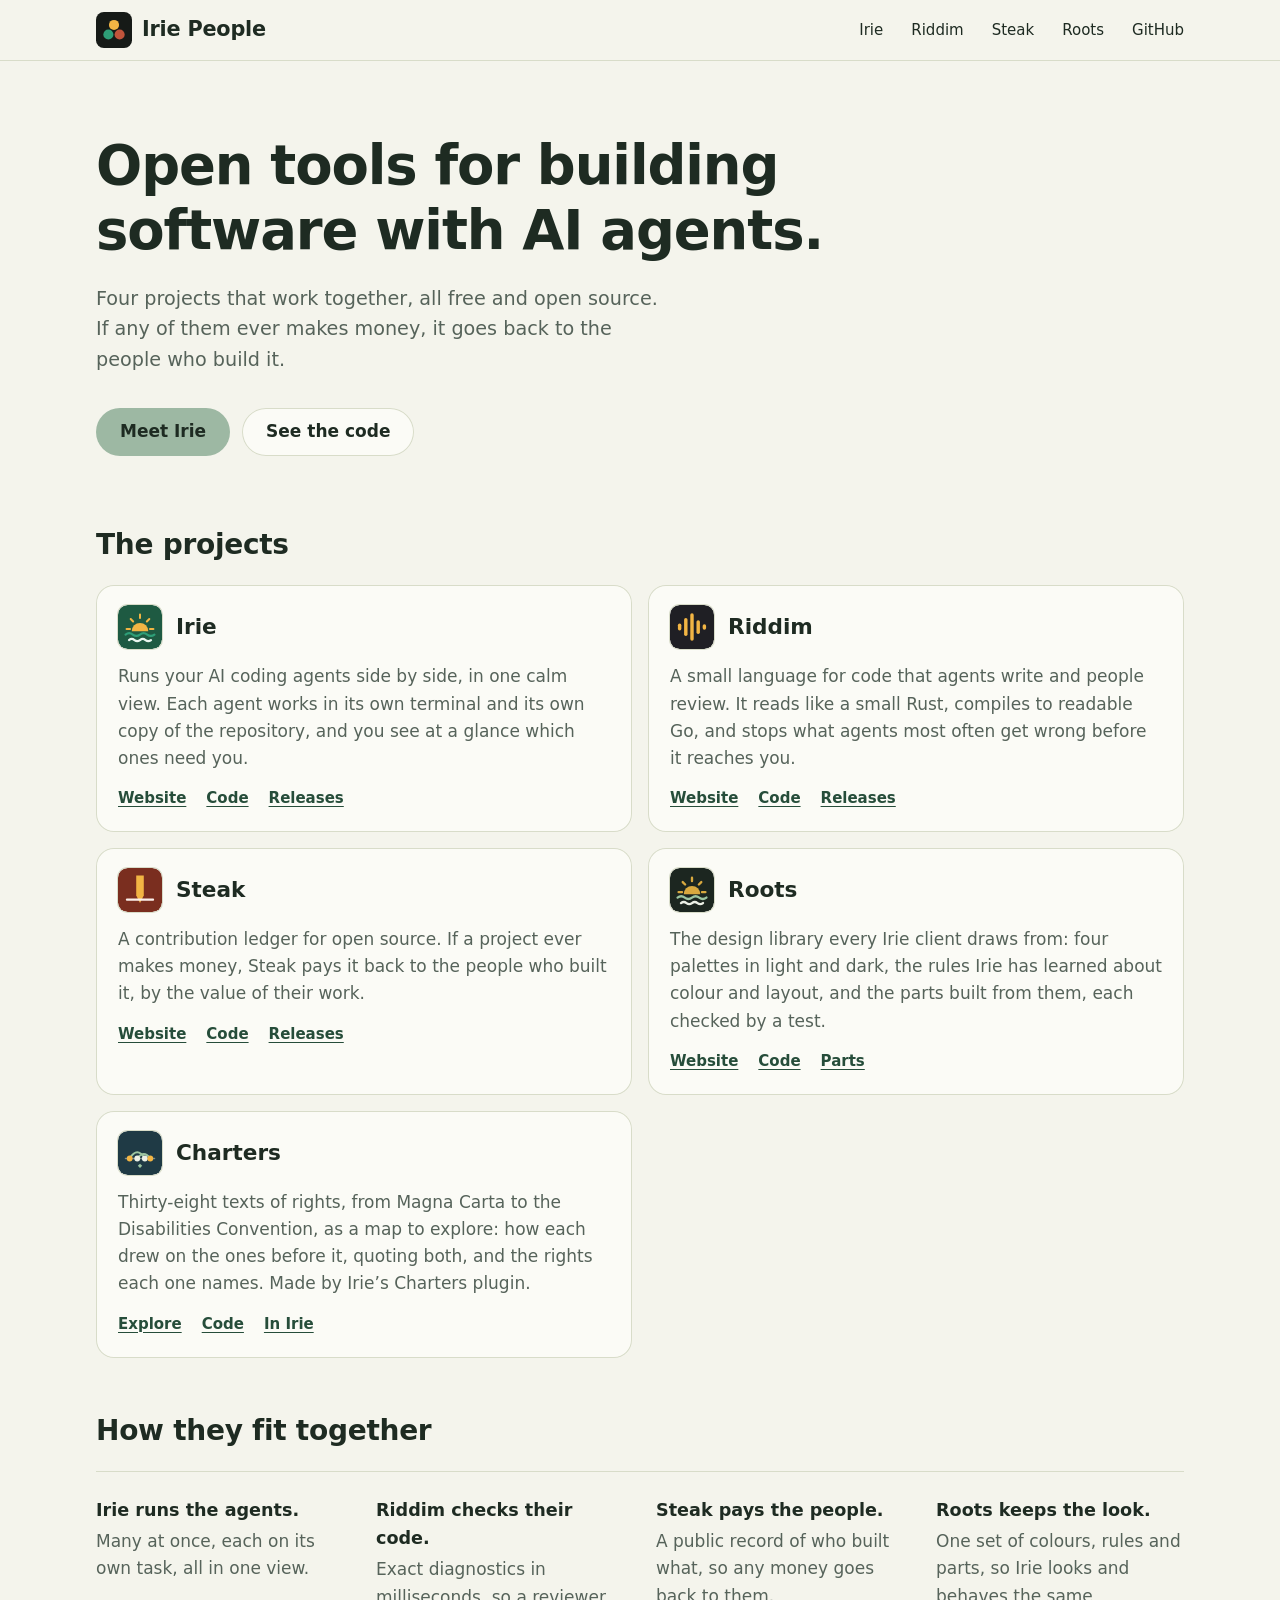
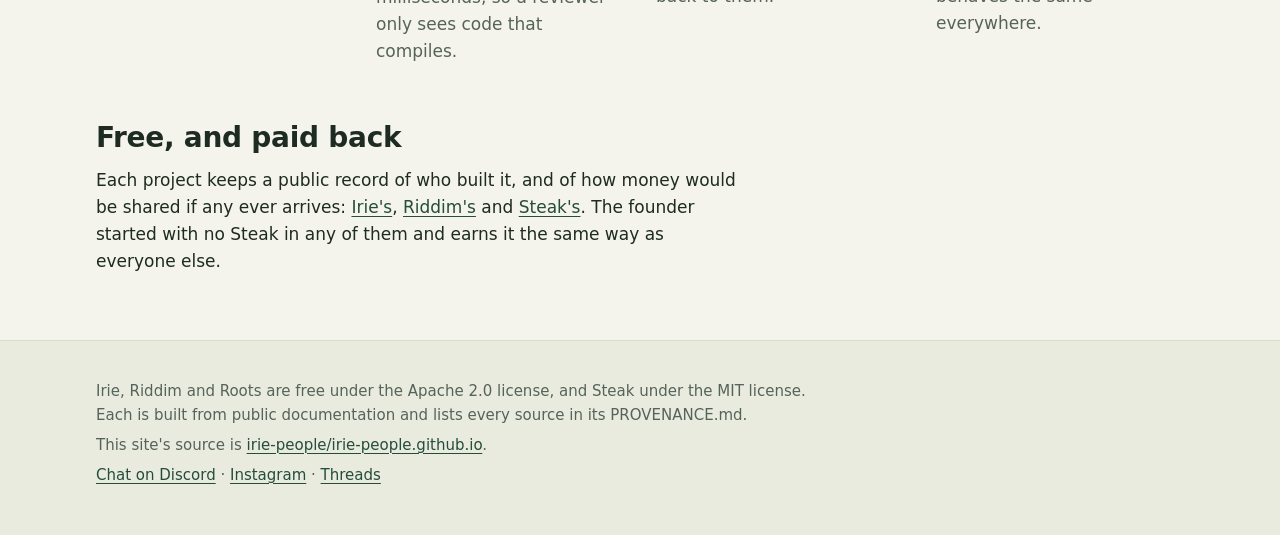
==== commit 059192a5: "feat: Charters, the charters as a map, among the projects Thirty-eight texts of rights as a map to e" ====
--- a/index.html
+++ b/index.html
@@ -95,6 +95,16 @@
           <li><a href="roots/explorer/index.html">Parts</a></li>
         </ul>
       </li>
+      <li class="card">
+        <svg viewBox="0 0 64 64" aria-hidden="true" focusable="false"><rect width="64" height="64" rx="14" fill="#1F3A45"/><path d="M11 40h42" stroke="#ECF0E6" stroke-width="2.4" stroke-linecap="round" opacity=".45"/><path d="M17 40q11-18 22 0M28 40q9.5-13 19 0" fill="none" stroke="#9CC5A1" stroke-width="2.8" stroke-linecap="round"/><circle cx="17" cy="40" r="4.2" fill="#F2B544"/><circle cx="28" cy="40" r="4.2" fill="#ECF0E6"/><circle cx="39" cy="40" r="4.2" fill="#ECF0E6"/><circle cx="47" cy="40" r="4.2" fill="#F2B544"/><path d="M32 47.5l3.2 3.2-3.2 3.2-3.2-3.2z" fill="#9CC5A1"/></svg>
+        <h3><a href="charters/">Charters</a></h3>
+        <p>Thirty-eight texts of rights, from Magna Carta to the Disabilities Convention, as a map to explore: how each drew on the ones before it, quoting both, and the rights each one names. Made by Irie’s Charters plugin.</p>
+        <ul class="links">
+          <li><a href="charters/">Explore</a></li>
+          <li><a href="https://github.com/irie-people/charters">Code</a></li>
+          <li><a href="irie/recipes.html#charters">In Irie</a></li>
+        </ul>
+      </li>
     </ul>
   </section>
 
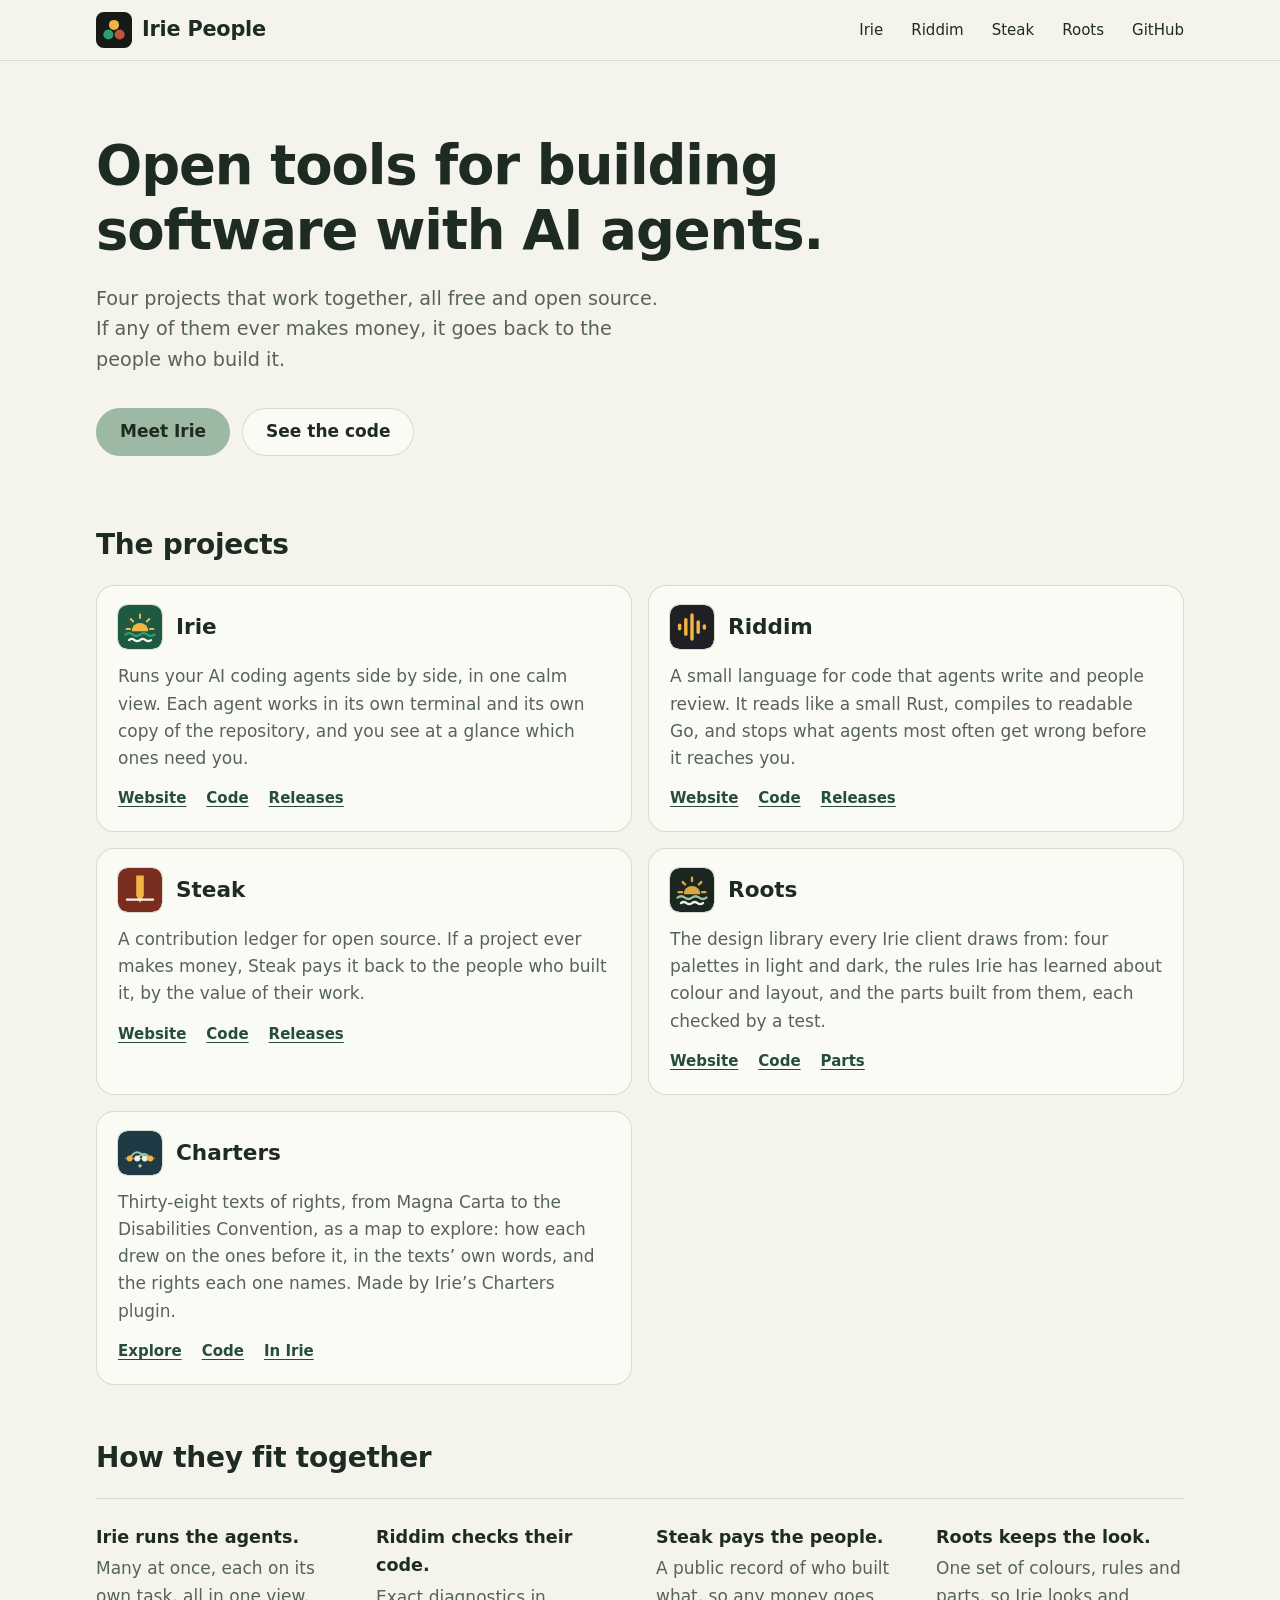
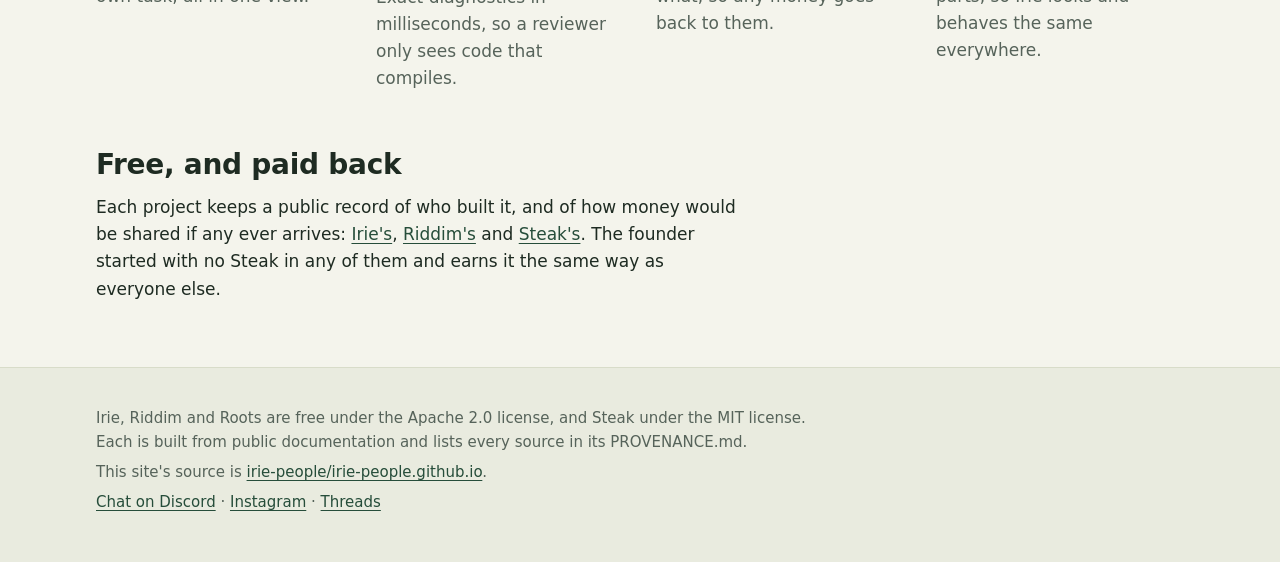
==== commit 79866865: "fix: the Charters card says what every link does, not that each quotes both texts Co-Authored-By: Cl" ====
--- a/index.html
+++ b/index.html
@@ -98,7 +98,7 @@
       <li class="card">
         <svg viewBox="0 0 64 64" aria-hidden="true" focusable="false"><rect width="64" height="64" rx="14" fill="#1F3A45"/><path d="M11 40h42" stroke="#ECF0E6" stroke-width="2.4" stroke-linecap="round" opacity=".45"/><path d="M17 40q11-18 22 0M28 40q9.5-13 19 0" fill="none" stroke="#9CC5A1" stroke-width="2.8" stroke-linecap="round"/><circle cx="17" cy="40" r="4.2" fill="#F2B544"/><circle cx="28" cy="40" r="4.2" fill="#ECF0E6"/><circle cx="39" cy="40" r="4.2" fill="#ECF0E6"/><circle cx="47" cy="40" r="4.2" fill="#F2B544"/><path d="M32 47.5l3.2 3.2-3.2 3.2-3.2-3.2z" fill="#9CC5A1"/></svg>
         <h3><a href="charters/">Charters</a></h3>
-        <p>Thirty-eight texts of rights, from Magna Carta to the Disabilities Convention, as a map to explore: how each drew on the ones before it, quoting both, and the rights each one names. Made by Irie’s Charters plugin.</p>
+        <p>Thirty-eight texts of rights, from Magna Carta to the Disabilities Convention, as a map to explore: how each drew on the ones before it, in the texts’ own words, and the rights each one names. Made by Irie’s Charters plugin.</p>
         <ul class="links">
           <li><a href="charters/">Explore</a></li>
           <li><a href="https://github.com/irie-people/charters">Code</a></li>
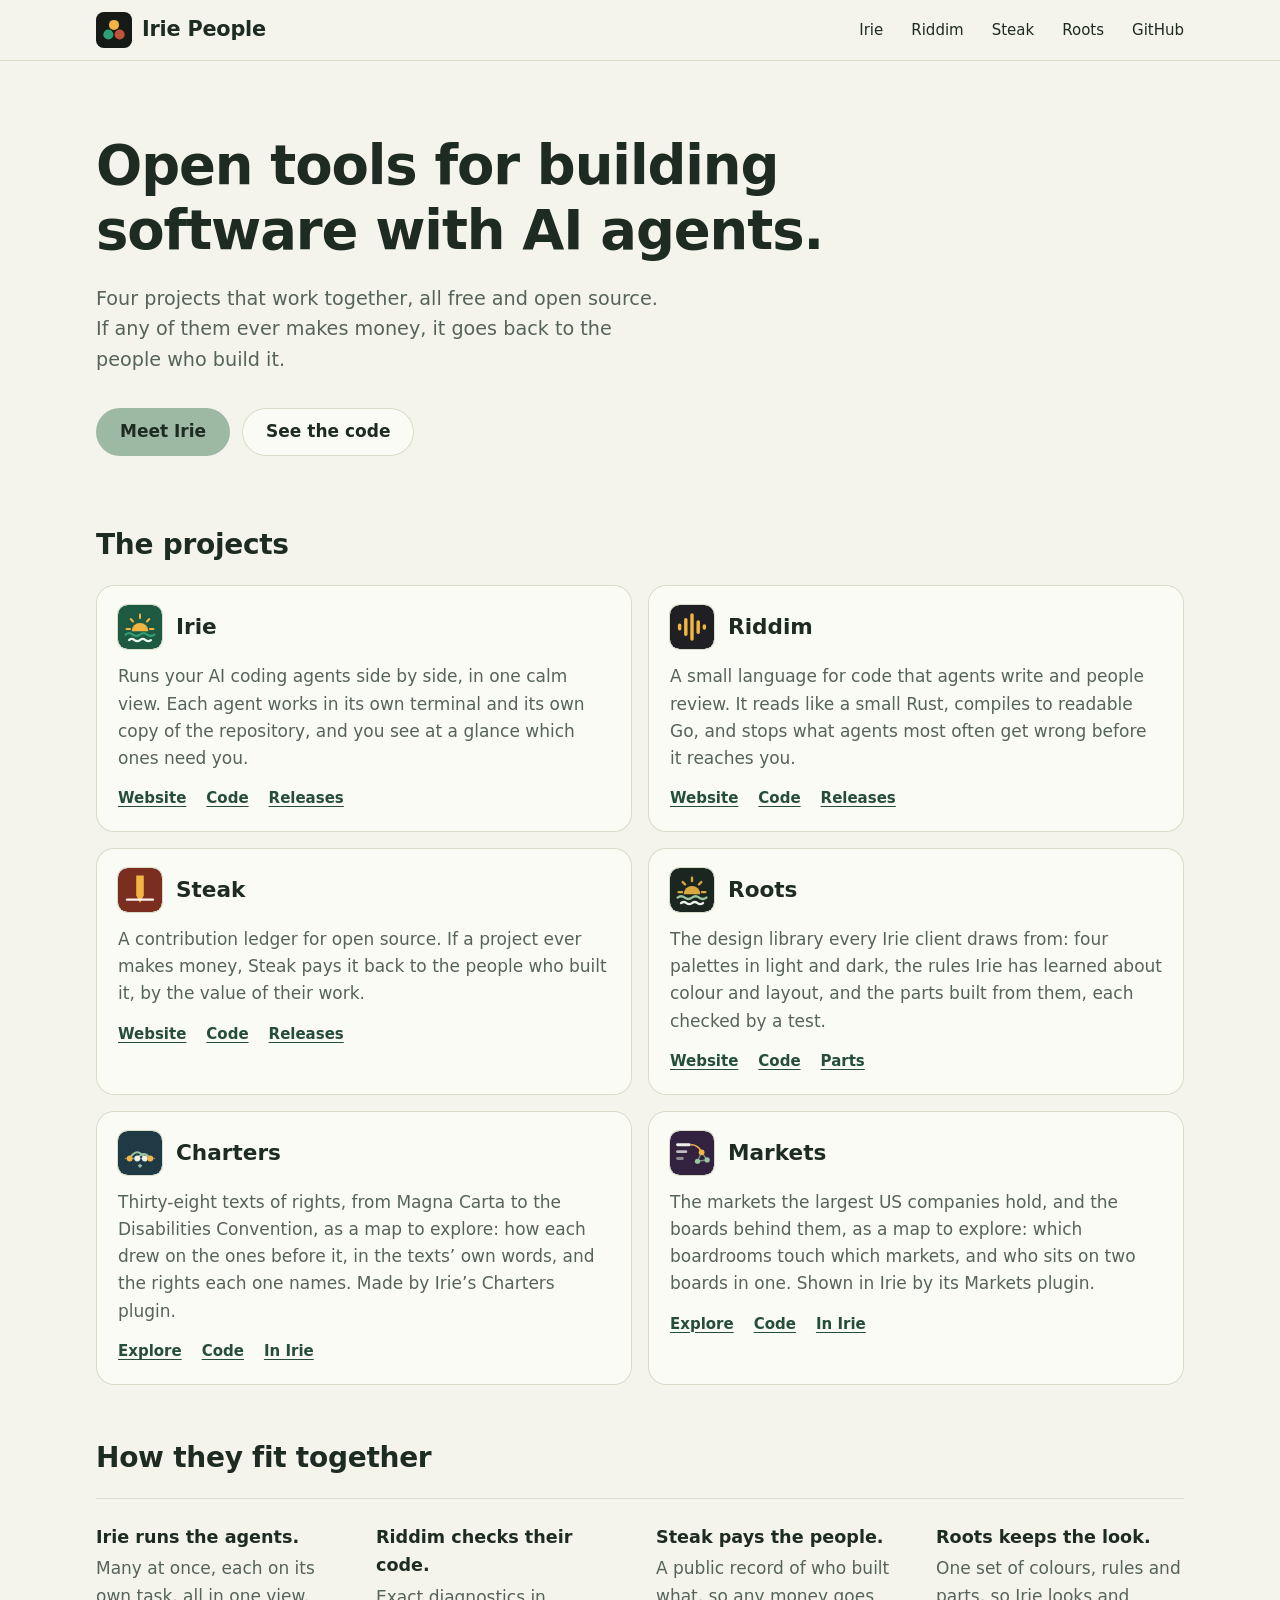
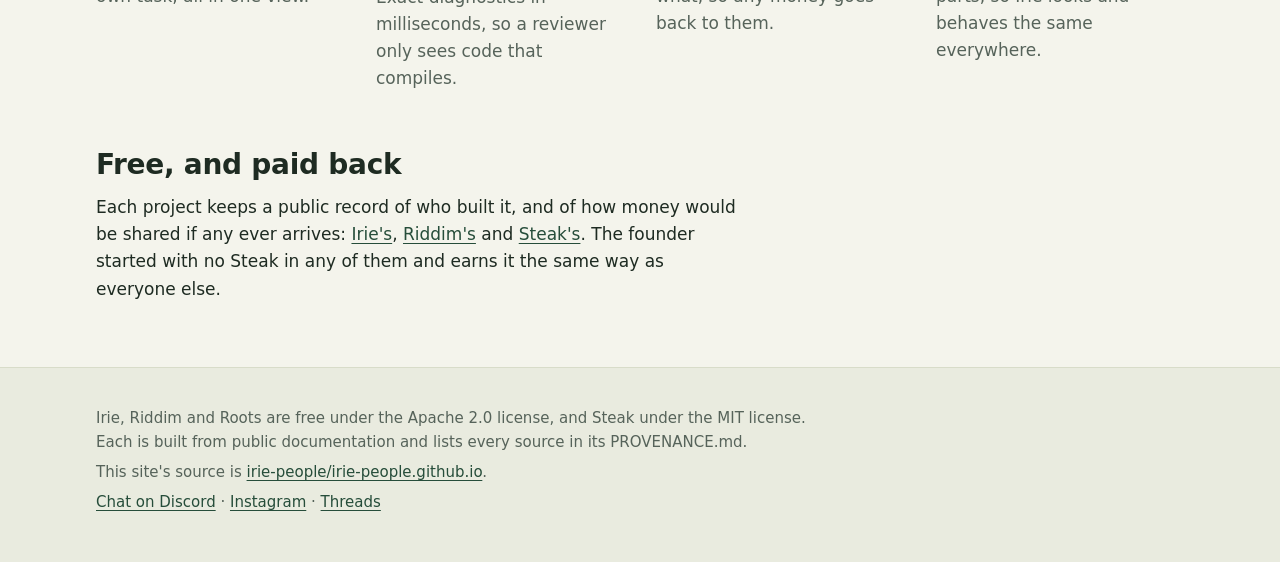
==== commit b0411dbd: "feat: Markets, the markets and the boards behind them, among the projects The markets the largest US" ====
--- a/index.html
+++ b/index.html
@@ -105,6 +105,16 @@
           <li><a href="irie/recipes.html#charters">In Irie</a></li>
         </ul>
       </li>
+      <li class="card">
+        <svg viewBox="0 0 64 64" aria-hidden="true" focusable="false"><rect width="64" height="64" rx="14" fill="#33223F"/><g fill="none" stroke-linecap="round"><path d="M11 20h17" stroke="#ECF0E6" stroke-width="4.2"/><path d="M11 30h12" stroke="#ECF0E6" stroke-width="4.2" opacity=".75"/><path d="M11 40h7" stroke="#ECF0E6" stroke-width="4.2" opacity=".5"/><path d="M31 20q9 0 14 9" stroke="#F2B544" stroke-width="2.4"/><path d="M46 31L40 44M46 31L54 42M40 44L54 42" stroke="#9CC5A1" stroke-width="2" opacity=".7"/></g><circle cx="46" cy="31" r="4.2" fill="#F2B544"/><circle cx="40" cy="44" r="3.8" fill="#9CC5A1"/><circle cx="54" cy="42" r="3.8" fill="#9CC5A1"/></svg>
+        <h3><a href="markets/">Markets</a></h3>
+        <p>The markets the largest US companies hold, and the boards behind them, as a map to explore: which boardrooms touch which markets, and who sits on two boards in one. Shown in Irie by its Markets plugin.</p>
+        <ul class="links">
+          <li><a href="markets/">Explore</a></li>
+          <li><a href="https://github.com/irie-people/markets">Code</a></li>
+          <li><a href="irie/recipes.html#markets">In Irie</a></li>
+        </ul>
+      </li>
     </ul>
   </section>
 
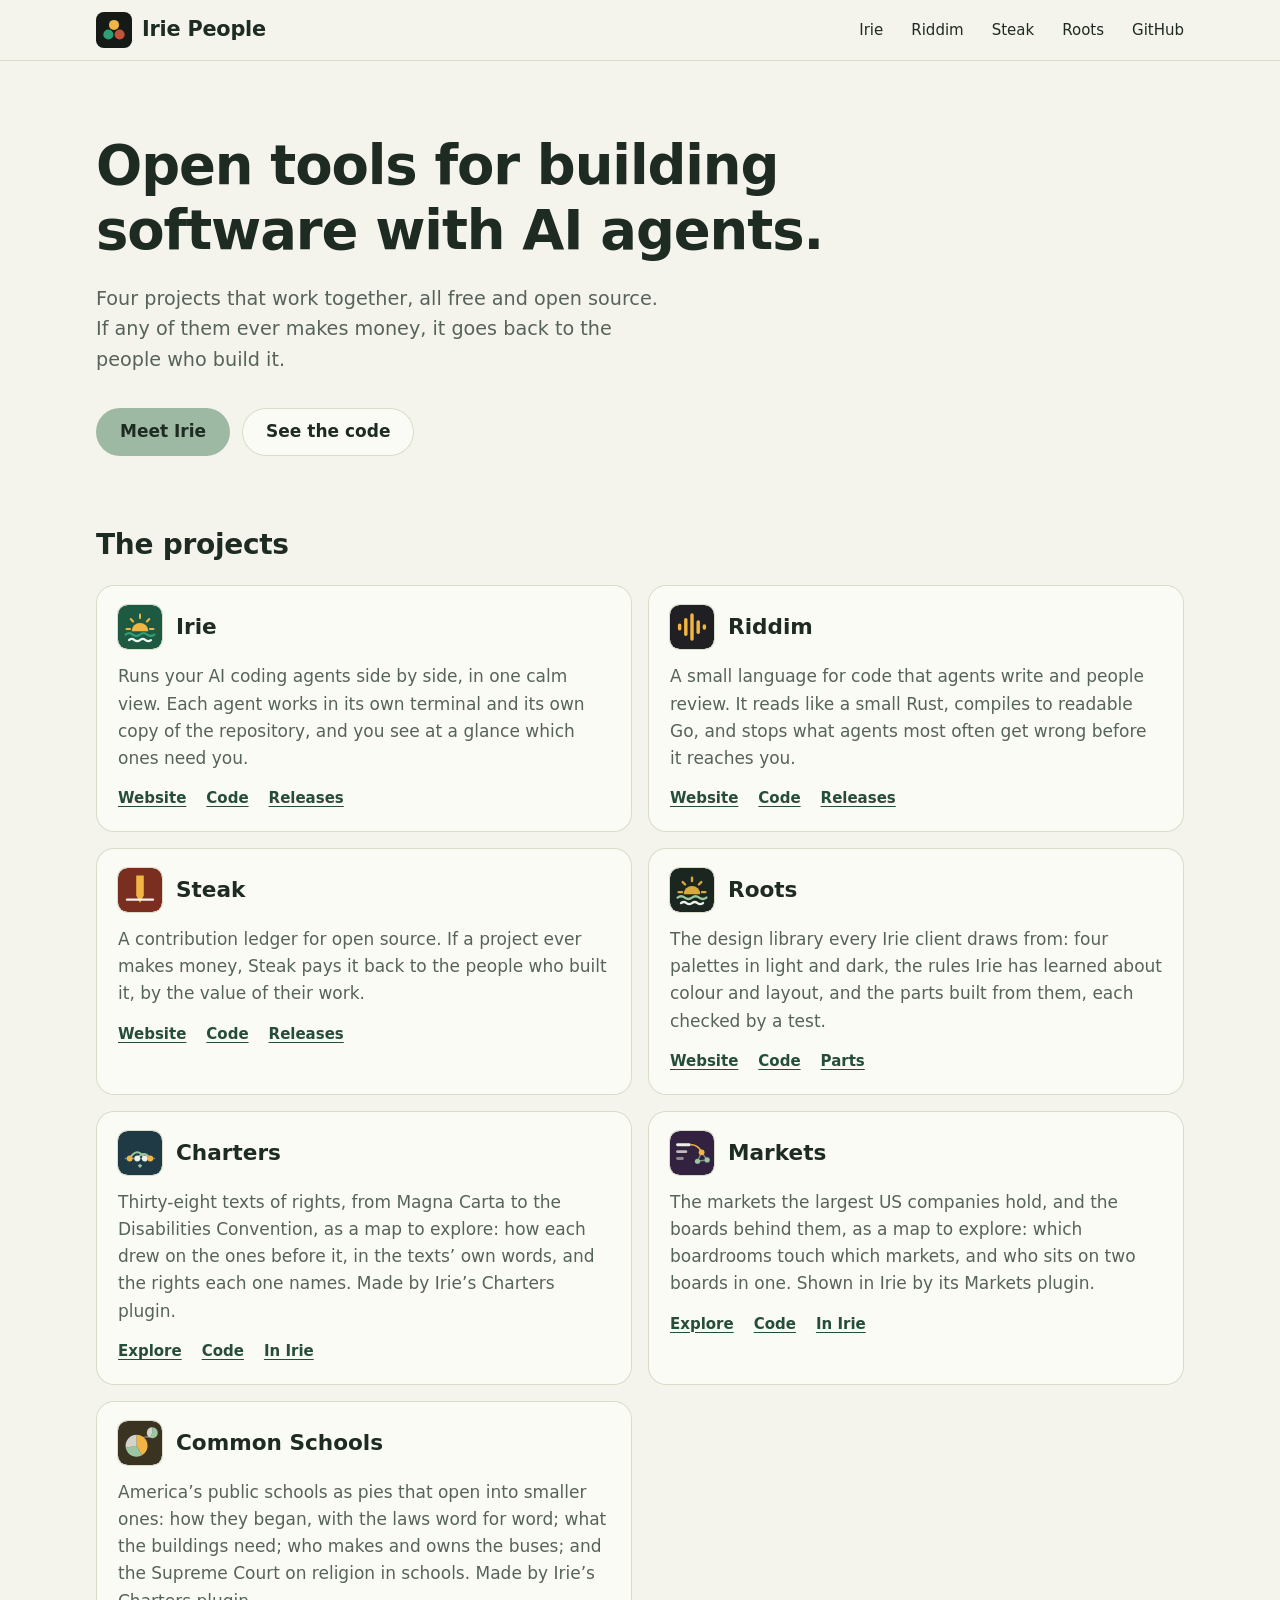
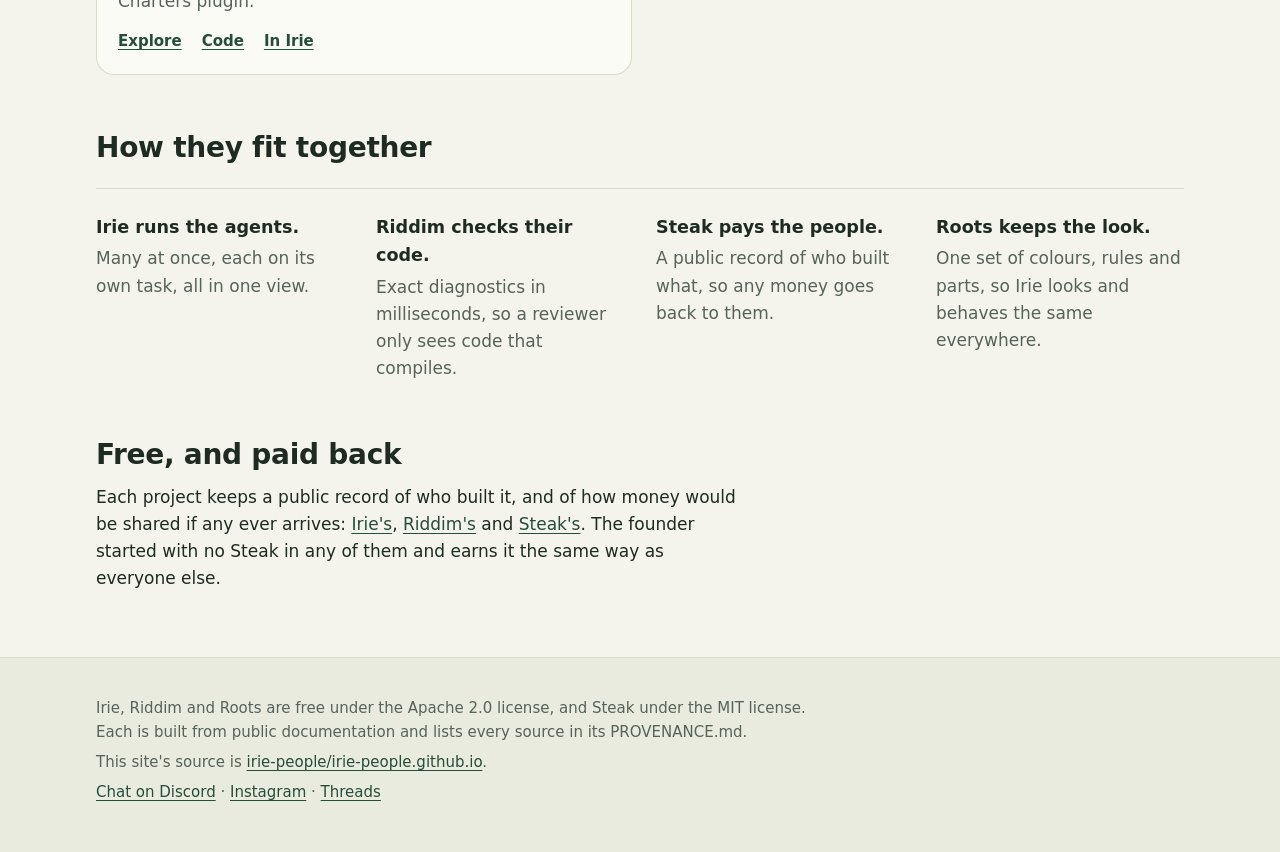
==== commit 4cd64aeb: "feat: Common Schools, America's public schools as pies, among the projects Co-Authored-By: Claude Op" ====
--- a/index.html
+++ b/index.html
@@ -115,6 +115,16 @@
           <li><a href="irie/recipes.html#markets">In Irie</a></li>
         </ul>
       </li>
+      <li class="card">
+        <svg viewBox="0 0 64 64" aria-hidden="true" focusable="false"><rect width="64" height="64" rx="14" fill="#3B3322"/><path d="M27 36L27 20A16 16 0 0 1 35 49.86Z" fill="#F2B544"/><path d="M27 36L35 49.86A16 16 0 0 1 11.24 38.78Z" fill="#9CC5A1"/><path d="M27 36L11.24 38.78A16 16 0 0 1 27 20Z" fill="#ECF0E6" opacity=".85"/><path d="M37.3 23.7L44.9 23.1" stroke="#ECF0E6" stroke-width="1.6" stroke-linecap="round" opacity=".5"/><path d="M50 17L50 9A8 8 0 1 1 47.26 24.52Z" fill="#9CC5A1"/><path d="M50 17L47.26 24.52A8 8 0 0 1 50 9Z" fill="#ECF0E6" opacity=".85"/></svg>
+        <h3><a href="common-schools/">Common Schools</a></h3>
+        <p>America’s public schools as pies that open into smaller ones: how they began, with the laws word for word; what the buildings need; who makes and owns the buses; and the Supreme Court on religion in schools. Made by Irie’s Charters plugin.</p>
+        <ul class="links">
+          <li><a href="common-schools/">Explore</a></li>
+          <li><a href="https://github.com/irie-people/common-schools">Code</a></li>
+          <li><a href="irie/recipes.html#schools">In Irie</a></li>
+        </ul>
+      </li>
     </ul>
   </section>
 
